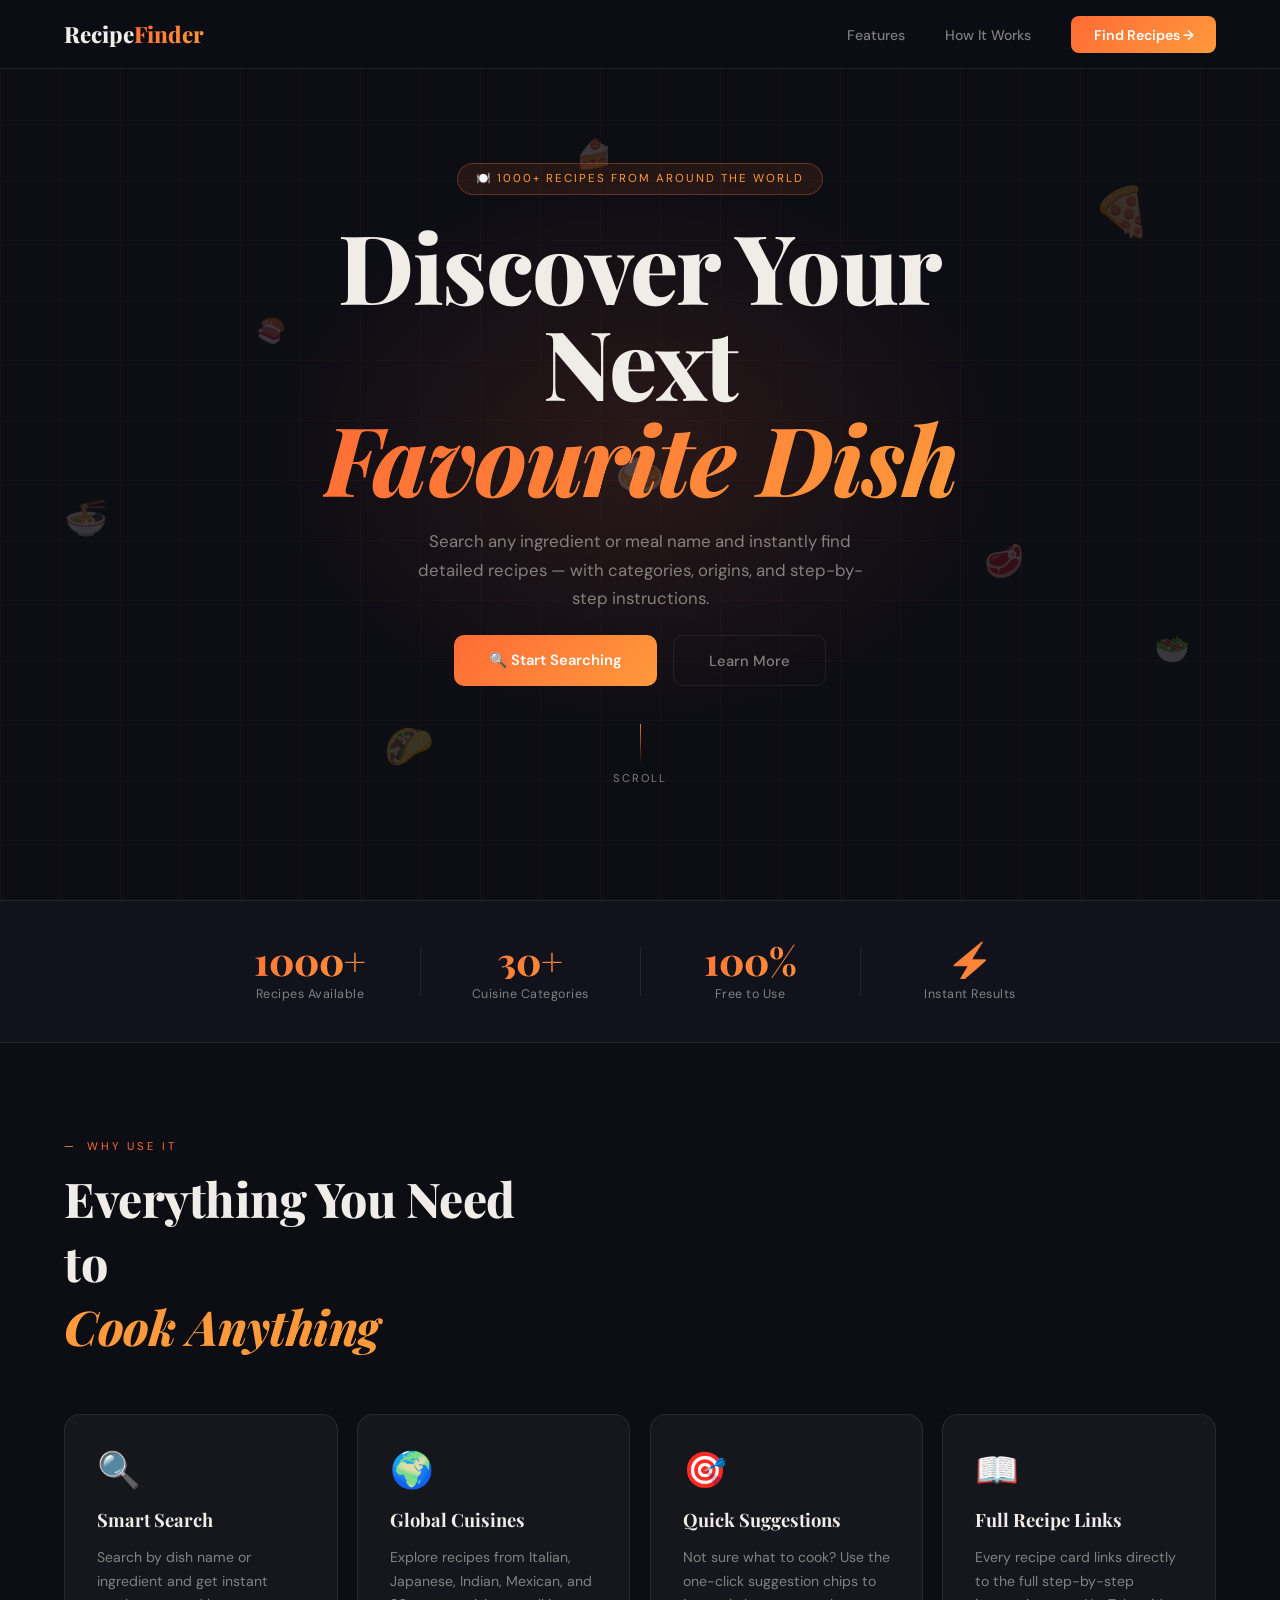
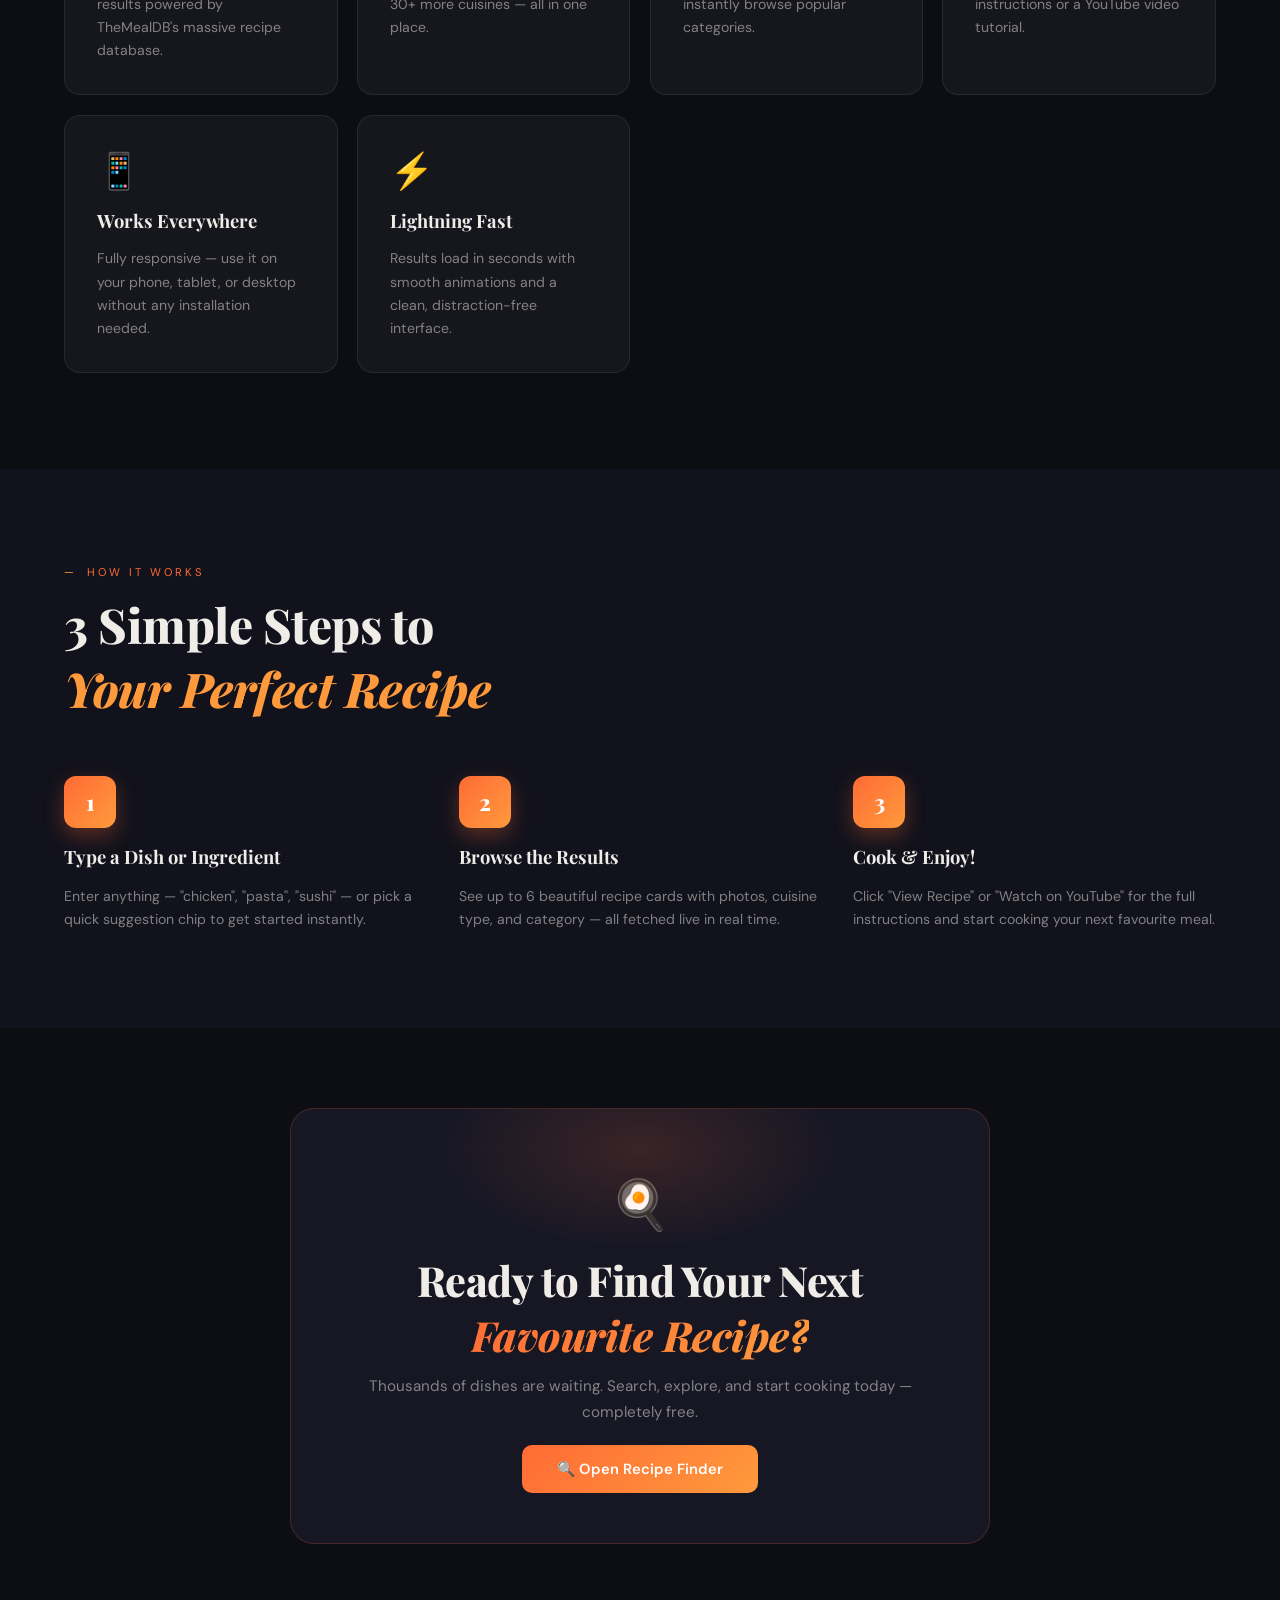
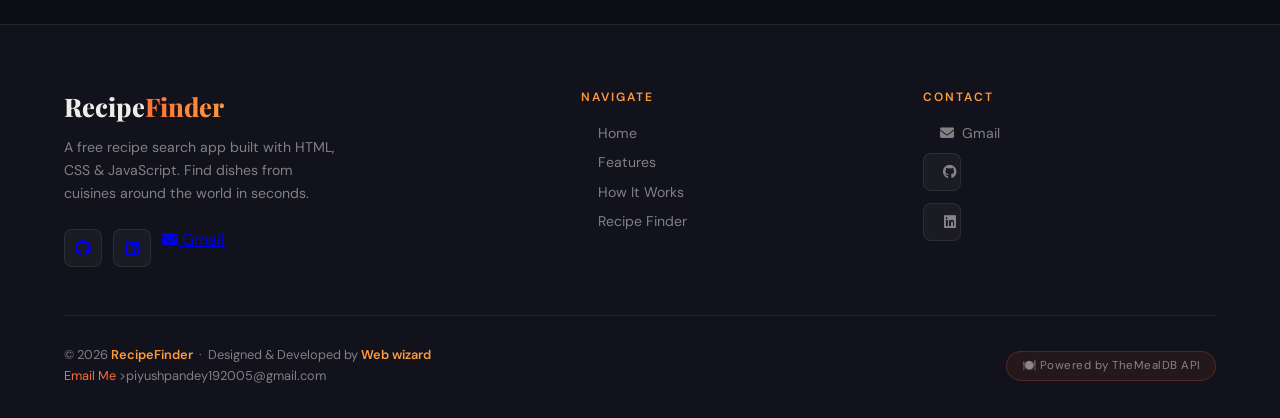
==== index.html @ 137ce967 "Update index.html" ====
<!DOCTYPE html>
<html lang="en">

<head>
  <meta charset="UTF-8" />
  <meta name="viewport" content="width=device-width, initial-scale=1.0" />
  <title>Recipe Finder — Home</title>
  <link rel="stylesheet" href="https://cdnjs.cloudflare.com/ajax/libs/font-awesome/6.5.0/css/all.min.css">
  <link
    href="https://fonts.googleapis.com/css2?family=Playfair+Display:ital,wght@0,700;0,800;1,700&family=DM+Sans:wght@400;500;600&display=swap"
    rel="stylesheet" />
  <style>
    /* ══════════════════════════════════════
       RESET & VARIABLES
    ══════════════════════════════════════ */
    *,
    *::before,
    *::after {
      margin: 0;
      padding: 0;
      box-sizing: border-box;
    }

    :root {
      --bg: #0d0d14;
      --bg2: #12121c;
      --bg3: #171724;
      --orange: #ff6b35;
      --orange2: #ff9a3c;
      --text: #f0ede8;
      --muted: rgba(240, 237, 232, 0.5);
      --border: rgba(255, 255, 255, 0.08);
      --card: rgba(255, 255, 255, 0.04);
      --display: 'Playfair Display', serif;
      --body: 'DM Sans', sans-serif;
    }

    html {
      scroll-behavior: smooth;
    }

    body {
      background: var(--bg);
      color: var(--text);
      font-family: var(--body);
      overflow-x: hidden;
    }

    /* ══════════════════════════════════════
       NAV
    ══════════════════════════════════════ */
    nav {
      position: fixed;
      top: 0;
      left: 0;
      right: 0;
      z-index: 100;
      display: flex;
      justify-content: space-between;
      align-items: center;
      padding: 1.2rem 5%;
      background: rgba(13, 13, 20, 0.8);
      backdrop-filter: blur(20px);
      border-bottom: 1px solid var(--border);
    }

    .nav-logo {
      font-family: var(--display);
      font-size: 1.4rem;
      font-weight: 800;
      color: var(--text);
      text-decoration: none;
    }

    .nav-logo span {
      background: linear-gradient(135deg, var(--orange), var(--orange2));
      -webkit-background-clip: text;
      -webkit-text-fill-color: transparent;
      background-clip: text;
    }

    .nav-links {
      display: flex;
      gap: 2.5rem;
      list-style: none;
    }

    .nav-links a {
      color: var(--muted);
      text-decoration: none;
      font-size: 0.88rem;
      font-weight: 500;
      transition: color 0.25s;
    }

    .nav-links a:hover {
      color: var(--orange2);
    }

    .nav-cta {
      padding: 0.6rem 1.4rem;
      background: linear-gradient(135deg, var(--orange), var(--orange2));
      color: #fff !important;
      border-radius: 8px;
      font-weight: 600 !important;
      transition: opacity 0.2s, transform 0.2s !important;
    }

    .nav-cta:hover {
      opacity: 0.85;
      transform: scale(0.97);
      color: #fff !important;
    }

    /* ══════════════════════════════════════
       HERO
    ══════════════════════════════════════ */
    .hero {
      min-height: 100vh;
      display: flex;
      align-items: center;
      justify-content: center;
      text-align: center;
      padding: 8rem 5% 5rem;
      position: relative;
      overflow: hidden;
    }

    /* Radial glow background */
    .hero::before {
      content: '';
      position: absolute;
      top: 50%;
      left: 50%;
      transform: translate(-50%, -50%);
      width: 800px;
      height: 600px;
      background: radial-gradient(ellipse, rgba(255, 107, 53, 0.12) 0%, transparent 65%);
      pointer-events: none;
    }

    /* Floating food emoji orbs */
    .orb {
      position: absolute;
      font-size: 2.5rem;
      opacity: 0.18;
      animation: float 6s ease-in-out infinite;
      user-select: none;
      pointer-events: none;
    }

    .orb:nth-child(1) {
      top: 12%;
      left: 8%;
      animation-delay: 0s;
      font-size: 2rem;
    }

    .orb:nth-child(2) {
      top: 20%;
      right: 10%;
      animation-delay: 1s;
      font-size: 3rem;
    }

    .orb:nth-child(3) {
      top: 55%;
      left: 5%;
      animation-delay: 2s;
      font-size: 2.2rem;
    }

    .orb:nth-child(4) {
      top: 70%;
      right: 7%;
      animation-delay: 0.5s;
      font-size: 1.8rem;
    }

    .orb:nth-child(5) {
      top: 35%;
      left: 20%;
      animation-delay: 1.5s;
      font-size: 1.5rem;
    }

    .orb:nth-child(6) {
      top: 80%;
      left: 30%;
      animation-delay: 2.5s;
      font-size: 2.5rem;
    }

    .orb:nth-child(7) {
      top: 15%;
      left: 45%;
      animation-delay: 3s;
      font-size: 1.8rem;
    }

    .orb:nth-child(8) {
      top: 60%;
      right: 20%;
      animation-delay: 0.8s;
      font-size: 2rem;
    }

    @keyframes float {

      0%,
      100% {
        transform: translateY(0) rotate(0deg);
      }

      50% {
        transform: translateY(-18px) rotate(8deg);
      }
    }

    /* Grid lines */
    .hero-grid {
      position: absolute;
      inset: 0;
      background-image:
        linear-gradient(rgba(255, 107, 53, 0.03) 1px, transparent 1px),
        linear-gradient(90deg, rgba(255, 107, 53, 0.03) 1px, transparent 1px);
      background-size: 60px 60px;
    }

    .hero-inner {
      position: relative;
      z-index: 1;
      max-width: 780px;
      display: flex;
      flex-direction: column;
      align-items: center;
      gap: 1.4rem;
    }

    .hero-badge {
      display: inline-flex;
      align-items: center;
      gap: 0.5rem;
      font-size: 0.72rem;
      letter-spacing: 2px;
      text-transform: uppercase;
      color: var(--orange2);
      background: rgba(255, 107, 53, 0.1);
      border: 1px solid rgba(255, 107, 53, 0.3);
      padding: 0.45rem 1.1rem;
      border-radius: 999px;
      animation: fadeUp 0.6s 0.1s both;
    }

    .hero h1 {
      font-family: var(--display);
      font-size: clamp(3.2rem, 8vw, 6rem);
      font-weight: 800;
      line-height: 1.0;
      letter-spacing: -1.5px;
      animation: fadeUp 0.7s 0.25s both;
    }

    .hero h1 em {
      font-style: italic;
      background: linear-gradient(135deg, var(--orange), var(--orange2));
      -webkit-background-clip: text;
      -webkit-text-fill-color: transparent;
      background-clip: text;
    }

    .hero-sub {
      font-size: 1.05rem;
      color: var(--muted);
      max-width: 460px;
      line-height: 1.7;
      animation: fadeUp 0.7s 0.4s both;
    }

    .hero-btns {
      display: flex;
      gap: 1rem;
      flex-wrap: wrap;
      justify-content: center;
      animation: fadeUp 0.7s 0.55s both;
    }

    .btn-primary {
      padding: 0.9rem 2.2rem;
      background: linear-gradient(135deg, var(--orange), var(--orange2));
      color: #fff;
      border: none;
      border-radius: 10px;
      font-family: var(--body);
      font-size: 0.92rem;
      font-weight: 600;
      text-decoration: none;
      cursor: pointer;
      transition: opacity 0.2s, transform 0.2s, box-shadow 0.2s;
    }

    .btn-primary:hover {
      opacity: 0.88;
      transform: translateY(-2px);
      box-shadow: 0 12px 30px rgba(255, 107, 53, 0.35);
    }

    .btn-ghost {
      padding: 0.9rem 2.2rem;
      background: transparent;
      color: var(--muted);
      border: 1px solid var(--border);
      border-radius: 10px;
      font-family: var(--body);
      font-size: 0.92rem;
      font-weight: 500;
      text-decoration: none;
      transition: border-color 0.25s, color 0.25s;
    }

    .btn-ghost:hover {
      border-color: var(--orange);
      color: var(--orange2);
    }

    .hero-scroll {
      display: flex;
      flex-direction: column;
      align-items: center;
      gap: 0.4rem;
      color: var(--muted);
      font-size: 0.7rem;
      letter-spacing: 2px;
      text-transform: uppercase;
      animation: fadeUp 0.7s 0.75s both;
      margin-top: 1rem;
    }

    .scroll-line {
      width: 1px;
      height: 40px;
      background: linear-gradient(to bottom, var(--orange), transparent);
      animation: scrollDrop 1.5s ease-in-out infinite;
    }

    @keyframes scrollDrop {

      0%,
      100% {
        transform: scaleY(1);
        opacity: 1;
      }

      50% {
        transform: scaleY(0.5);
        opacity: 0.4;
      }
    }

    /* ══════════════════════════════════════
       STATS BAR
    ══════════════════════════════════════ */
    .stats-bar {
      background: var(--bg2);
      border-top: 1px solid var(--border);
      border-bottom: 1px solid var(--border);
      padding: 2.5rem 5%;
      display: flex;
      justify-content: center;
      gap: 0;
    }

    .stat-item {
      flex: 1;
      max-width: 220px;
      text-align: center;
      padding: 0 2rem;
      position: relative;
    }

    .stat-item+.stat-item::before {
      content: '';
      position: absolute;
      left: 0;
      top: 10%;
      bottom: 10%;
      width: 1px;
      background: var(--border);
    }

    .stat-num {
      font-family: var(--display);
      font-size: 2.4rem;
      font-weight: 800;
      background: linear-gradient(135deg, var(--orange), var(--orange2));
      -webkit-background-clip: text;
      -webkit-text-fill-color: transparent;
      background-clip: text;
      display: block;
      line-height: 1;
    }

    .stat-label {
      font-size: 0.78rem;
      color: var(--muted);
      margin-top: 0.4rem;
      letter-spacing: 0.5px;
    }

    /* ══════════════════════════════════════
       FEATURES
    ══════════════════════════════════════ */
    .features {
      padding: 6rem 5%;
      background: var(--bg);
    }

    .section-tag {
      font-size: 0.7rem;
      letter-spacing: 3px;
      text-transform: uppercase;
      color: var(--orange);
      display: flex;
      align-items: center;
      gap: 0.6rem;
      margin-bottom: 0.8rem;
    }

    .section-tag::before {
      content: '—';
      color: var(--orange2);
    }

    .section-title {
      font-family: var(--display);
      font-size: clamp(2rem, 4vw, 3rem);
      font-weight: 800;
      letter-spacing: -0.5px;
      margin-bottom: 3.5rem;
      max-width: 480px;
    }

    .section-title em {
      font-style: italic;
      color: var(--orange2);
    }

    .features-grid {
      display: grid;
      grid-template-columns: repeat(auto-fit, minmax(260px, 1fr));
      gap: 1.2rem;
    }

    .feat-card {
      background: var(--card);
      border: 1px solid var(--border);
      border-radius: 16px;
      padding: 2rem;
      display: flex;
      flex-direction: column;
      gap: 0.9rem;
      transition: border-color 0.3s, transform 0.3s, box-shadow 0.3s;
      position: relative;
      overflow: hidden;
    }

    .feat-card::before {
      content: '';
      position: absolute;
      top: 0;
      left: 0;
      right: 0;
      height: 2px;
      background: linear-gradient(90deg, var(--orange), var(--orange2));
      transform: scaleX(0);
      transform-origin: left;
      transition: transform 0.4s;
    }

    .feat-card:hover {
      border-color: rgba(255, 107, 53, 0.35);
      transform: translateY(-5px);
      box-shadow: 0 16px 40px rgba(0, 0, 0, 0.3);
    }

    .feat-card:hover::before {
      transform: scaleX(1);
    }

    .feat-icon {
      font-size: 2.2rem;
      display: block;
    }

    .feat-title {
      font-family: var(--display);
      font-size: 1.15rem;
      font-weight: 700;
    }

    .feat-desc {
      color: var(--muted);
      font-size: 0.88rem;
      line-height: 1.65;
    }

/* ══════════════════════════════════════
       HOW IT WORKS
    ══════════════════════════════════════ */
    .how {
      padding: 6rem 5%;
      background: var(--bg2);
    }

    .steps {
      display: grid;
      grid-template-columns: repeat(auto-fit, minmax(220px, 1fr));
      gap: 2rem;
      position: relative;
    }

    .step {
      display: flex;
      flex-direction: column;
      gap: 1rem;
      animation: fadeUp 0.6s both;
    }

    .step:nth-child(1) {
      animation-delay: 0.1s;
    }

    .step:nth-child(2) {
      animation-delay: 0.2s;
    }

    .step:nth-child(3) {
      animation-delay: 0.3s;
    }

    .step-num {
      width: 52px;
      height: 52px;
      border-radius: 12px;
      background: linear-gradient(135deg, var(--orange), var(--orange2));
      display: flex;
      align-items: center;
      justify-content: center;
      font-family: var(--display);
      font-size: 1.4rem;
      font-weight: 800;
      color: #fff;
      flex-shrink: 0;
      box-shadow: 0 8px 20px rgba(255, 107, 53, 0.3);
    }

    .step-title {
      font-family: var(--display);
      font-size: 1.15rem;
      font-weight: 700;
    }

    .step-desc {
      color: var(--muted);
      font-size: 0.88rem;
      line-height: 1.65;
    }

    .cta-banner {
      padding: 5rem 5%;
      background: var(--bg);
      display: flex;
      justify-content: center;
    }

    .cta-inner {
      max-width: 700px;
      width: 100%;
      background: var(--bg3);
      border: 1px solid rgba(255, 107, 53, 0.2);
      border-radius: 24px;
      padding: 4rem 3rem;
      text-align: center;
      position: relative;
      overflow: hidden;
    }

    .cta-inner::before {
      content: '';
      position: absolute;
      top: -60px;
      left: 50%;
      transform: translateX(-50%);
      width: 400px;
      height: 200px;
      background: radial-gradient(ellipse, rgba(255, 107, 53, 0.15), transparent 70%);
      pointer-events: none;
    }

    .cta-emoji {
      font-size: 3rem;
      display: block;
      margin-bottom: 1rem;
    }

    .cta-inner h2 {
      font-family: var(--display);
      font-size: clamp(1.8rem, 4vw, 2.6rem);
      font-weight: 800;
      letter-spacing: -0.5px;
      margin-bottom: 0.8rem;
    }

    .cta-inner h2 em {
      font-style: italic;
      background: linear-gradient(135deg, var(--orange), var(--orange2));
      -webkit-background-clip: text;
      -webkit-text-fill-color: transparent;
      background-clip: text;
    }

    .cta-inner p {
      color: var(--muted);
      margin-bottom: 2rem;
      font-size: 0.95rem;
      line-height: 1.7;
    }

    /* ══════════════════════════════════════
       FOOTER
    ══════════════════════════════════════ */
    footer {
      background: var(--bg2);
      border-top: 1px solid var(--border);
      padding: 4rem 5% 2rem;
    }

    .footer-top {
      display: grid;
      grid-template-columns: 1.6fr 1fr 1fr;
      gap: 3rem;
      margin-bottom: 3rem;
    }

    .footer-brand .brand-name {
      font-family: var(--display);
      font-size: 1.6rem;
      font-weight: 800;
      text-decoration: none;
      color: var(--text);
      display: inline-block;
      margin-bottom: 0.8rem;
    }

    .footer-brand .brand-name span {
      background: linear-gradient(135deg, var(--orange), var(--orange2));
      -webkit-background-clip: text;
      -webkit-text-fill-color: transparent;
      background-clip: text;
    }

    .footer-brand p {
      color: var(--muted);
      font-size: 0.88rem;
      line-height: 1.65;
      max-width: 280px;
      margin-bottom: 1.5rem;
    }

    .footer-socials {
      display: flex;
      gap: 0.7rem;
    }

    .social-btn {
      width: 38px;
      height: 38px;
      border-radius: 8px;
      border: 1px solid var(--border);
      background: var(--card);
      display: flex;
      align-items: center;
      justify-content: center;
      font-size: 1rem;
      text-decoration: none;
      transition: border-color 0.25s, background 0.25s, transform 0.25s;
    }

    .social-btn:hover {
      border-color: var(--orange);
      background: rgba(255, 107, 53, 0.1);
      transform: translateY(-3px);
    }

    .footer-col h4 {
      font-size: 0.75rem;
      letter-spacing: 2px;
      text-transform: uppercase;
      color: var(--orange2);
      margin-bottom: 1.2rem;
      font-weight: 600;
    }

    .footer-col ul {
      list-style: none;
      display: flex;
      flex-direction: column;
      gap: 0.7rem;
    }

    .footer-col ul li a {
      color: var(--muted);
      text-decoration: none;
      font-size: 0.88rem;
      transition: color 0.25s;
      display: flex;
      align-items: center;
      gap: 0.5rem;
    }

    .footer-col ul li a::before {
      content: '→';
      font-size: 0.7rem;
      opacity: 0;
      transform: translateX(-4px);
      transition: opacity 0.2s, transform 0.2s;
    }

    .footer-col ul li a:hover {
      color: var(--orange2);
    }

    .footer-col ul li a:hover::before {
      opacity: 1;
      transform: translateX(0);
    }

    .footer-divider {
      height: 1px;
      background: var(--border);
      margin-bottom: 1.8rem;
    }

    .footer-bottom {
      display: flex;
      justify-content: space-between;
      align-items: center;
      flex-wrap: wrap;
      gap: 1rem;
    }

    .footer-copy {
      font-size: 0.8rem;
      color: var(--muted);
      line-height: 1.6;
    }

    .footer-copy span {
      color: var(--orange2);
      font-weight: 600;
    }

    .footer-copy a {
      color: var(--orange);
      text-decoration: none;
    }

    .footer-copy a:hover {
      text-decoration: underline;
    }

    .footer-badge {
      display: flex;
      align-items: center;
      gap: 0.5rem;
      font-size: 0.72rem;
      color: var(--muted);
      background: rgba(255, 107, 53, 0.08);
      border: 1px solid rgba(255, 107, 53, 0.2);
      padding: 0.4rem 0.9rem;
      border-radius: 999px;
      letter-spacing: 0.5px;
    }

    /* ══════════════════════════════════════
       ANIMATIONS
    ══════════════════════════════════════ */
    @keyframes fadeUp {
      from {
        opacity: 0;
        transform: translateY(20px);
      }

      to {
        opacity: 1;
        transform: translateY(0);
      }
    }

    /* ══════════════════════════════════════
       RESPONSIVE
    ══════════════════════════════════════ */
    @media (max-width: 768px) {
      .nav-links {
        display: none;
      }

      .stats-bar {
        flex-wrap: wrap;
        gap: 2rem;
      }

      .stat-item+.stat-item::before {
        display: none;
      }

      .footer-top {
        grid-template-columns: 1fr;
        gap: 2rem;
      }

      .footer-bottom {
        flex-direction: column;
        text-align: center;
      }
    }
  </style>
</head>

<body>

  <!-- ── NAV ── -->
  <nav>
    <a href="index.html" class="nav-logo">Recipe<span>Finder</span></a>
    <ul class="nav-links">
      <li><a href="#features">Features</a></li>
      <li><a href="#how">How It Works</a></li>
      <li><a href="app.html" class="nav-cta">Find Recipes →</a></li>
    </ul>
  </nav>

  <!-- ── HERO ── -->
  <section class="hero">
    <div class="hero-grid"></div>

    <!-- floating food orbs -->
    <div class="orb">🍕</div>
    <div class="orb">🍜</div>
    <div class="orb">🥗</div>
    <div class="orb">🍣</div>
    <div class="orb">🌮</div>
    <div class="orb">🍰</div>
    <div class="orb">🥩</div>
    <div class="orb">🍛</div>

    <div class="hero-inner">
      <div class="hero-badge">🍽️ 1000+ Recipes From Around The World</div>
      <h1>Discover Your Next<br><em>Favourite Dish</em></h1>
      <p class="hero-sub">
        Search any ingredient or meal name and instantly find detailed recipes — with categories, origins, and
        step-by-step instructions.
      </p>
      <div class="hero-btns">
        <a href="app.html" class="btn-primary">🔍 Start Searching</a>
        <a href="#features" class="btn-ghost">Learn More</a>
      </div>
      <div class="hero-scroll">
        <div class="scroll-line"></div>
        Scroll
      </div>
    </div>
  </section>

  <!-- ── STATS BAR ── -->
  <div class="stats-bar">
    <div class="stat-item">
      <span class="stat-num">1000+</span>
      <div class="stat-label">Recipes Available</div>
    </div>
    <div class="stat-item">
      <span class="stat-num">30+</span>
      <div class="stat-label">Cuisine Categories</div>
    </div>
    <div class="stat-item">
      <span class="stat-num">100%</span>
      <div class="stat-label">Free to Use</div>
    </div>
    <div class="stat-item">
      <span class="stat-num">⚡</span>
      <div class="stat-label">Instant Results</div>
    </div>
  </div>

  <!-- ── FEATURES ── -->
  <section class="features" id="features">
    <div class="section-tag">Why Use It</div>
    <h2 class="section-title">Everything You Need to<br><em>Cook Anything</em></h2>
    <div class="features-grid">
      <div class="feat-card">
        <span class="feat-icon">🔍</span>
        <div class="feat-title">Smart Search</div>
        <p class="feat-desc">Search by dish name or ingredient and get instant results powered by TheMealDB's massive
          recipe database.</p>
      </div>
      <div class="feat-card">
        <span class="feat-icon">🌍</span>
        <div class="feat-title">Global Cuisines</div>
        <p class="feat-desc">Explore recipes from Italian, Japanese, Indian, Mexican, and 30+ more cuisines — all in one
          place.</p>
      </div>
      <div class="feat-card">
        <span class="feat-icon">🎯</span>
        <div class="feat-title">Quick Suggestions</div>
        <p class="feat-desc">Not sure what to cook? Use the one-click suggestion chips to instantly browse popular
          categories.</p>
      </div>
      <div class="feat-card">
        <span class="feat-icon">📖</span>
        <div class="feat-title">Full Recipe Links</div>
        <p class="feat-desc">Every recipe card links directly to the full step-by-step instructions or a YouTube video
          tutorial.</p>
      </div>
      <div class="feat-card">
        <span class="feat-icon">📱</span>
        <div class="feat-title">Works Everywhere</div>
        <p class="feat-desc">Fully responsive — use it on your phone, tablet, or desktop without any installation
          needed.</p>
      </div>
      <div class="feat-card">
        <span class="feat-icon">⚡</span>
        <div class="feat-title">Lightning Fast</div>
        <p class="feat-desc">Results load in seconds with smooth animations and a clean, distraction-free interface.</p>
      </div>
    </div>
  </section>

  <!-- ── HOW IT WORKS ── -->
  <section class="how" id="how">
    <div class="section-tag">How It Works</div>
    <h2 class="section-title">3 Simple Steps to<br><em>Your Perfect Recipe</em></h2>
    <div class="steps">
      <div class="step">
        <div class="step-num">1</div>
        <div class="step-title">Type a Dish or Ingredient</div>
        <p class="step-desc">Enter anything — "chicken", "pasta", "sushi" — or pick a quick suggestion chip to get
          started instantly.</p>
      </div>
      <div class="step">
        <div class="step-num">2</div>
        <div class="step-title">Browse the Results</div>
        <p class="step-desc">See up to 6 beautiful recipe cards with photos, cuisine type, and category — all fetched
          live in real time.</p>
      </div>
      <div class="step">
        <div class="step-num">3</div>
        <div class="step-title">Cook & Enjoy!</div>
        <p class="step-desc">Click "View Recipe" or "Watch on YouTube" for the full instructions and start cooking your
          next favourite meal.</p>
      </div>
    </div>
  </section>

  <!-- ── CTA BANNER ── -->
  <section class="cta-banner">
    <div class="cta-inner">
      <span class="cta-emoji">🍳</span>
      <h2>Ready to Find Your Next<br><em>Favourite Recipe?</em></h2>
      <p>Thousands of dishes are waiting. Search, explore, and start cooking today — completely free.</p>
      <a href="app.html" class="btn-primary">🔍 Open Recipe Finder</a>
    </div>
  </section>

  <!-- ── FOOTER ── -->
  <footer>
    <div class="footer-top">

      <div class="footer-brand">
        <a href="index.html" class="brand-name">Recipe<span>Finder</span></a>
        <p>A free recipe search app built with HTML, CSS & JavaScript. Find dishes from cuisines around the world in
          seconds.</p>
        <div class="footer-socials">
          <a href="https://github.com/piyushpandey192007" target="_blank" class="social-btn" title="GitHub">
          <i class="fa-brands fa-github"></i></a>
        <a href="https://www.linkedin.com/in/piyush-pandey-22328b398" target="_blank" class="social-btn" title="LinkedIn">
  <i class="fa-brands fa-linkedin"></i></a>
         <a href="https://mail.google.com/mail/?view=cm&fs=1&to=piyushpandey192005@gmail.com">
   <i class="fa-solid fa-envelope"></i> Gmail</a>
        </div>
      </div>

      <div class="footer-col">
        <h4>Navigate</h4>
        <ul>
          <li><a href="#">Home</a></li>
          <li><a href="#features">Features</a></li>
          <li><a href="#how">How It Works</a></li>
          <li><a href="app.html">Recipe Finder</a></li>
        </ul>
      </div>

      <div class="footer-col">
        <h4>Contact</h4>
        <ul>
          <li>
            <a href="https://mail.google.com/mail/?view=cm&fs=1&to=piyushpandey192005@gmail.com">
              <i class="fa-solid fa-envelope"></i> Gmail</a>
          </li>
          <li><a href="https://github.com/piyushpandey192007" target="_blank" class="social-btn" title="GitHub">
          <i class="fa-brands fa-github"></i></a></li>
          <li><a href="https://www.linkedin.com/in/piyush-pandey-22328b398" target="_blank" class="social-btn" title="LinkedIn">
  <i class="fa-brands fa-linkedin"></i></a></li>
        </ul>
      </div>

    </div>

    <div class="footer-divider"></div>

    <div class="footer-bottom">
      <div class="footer-copy">
        © 2026  <span>RecipeFinder</span> &nbsp;·&nbsp;
        Designed & Developed by <span>Web wizard</span><br>
        <a href="https://mail.google.com/mail/?view=cm&fs=1&to=piyushpandey192005@gmail.com">
          Email Me
        </a>>piyushpandey192005@gmail.com</a>
      </div>
      <div class="footer-badge">
        🍽️ Powered by TheMealDB API
      </div>
    </div>
  </footer>

</body>

</html>
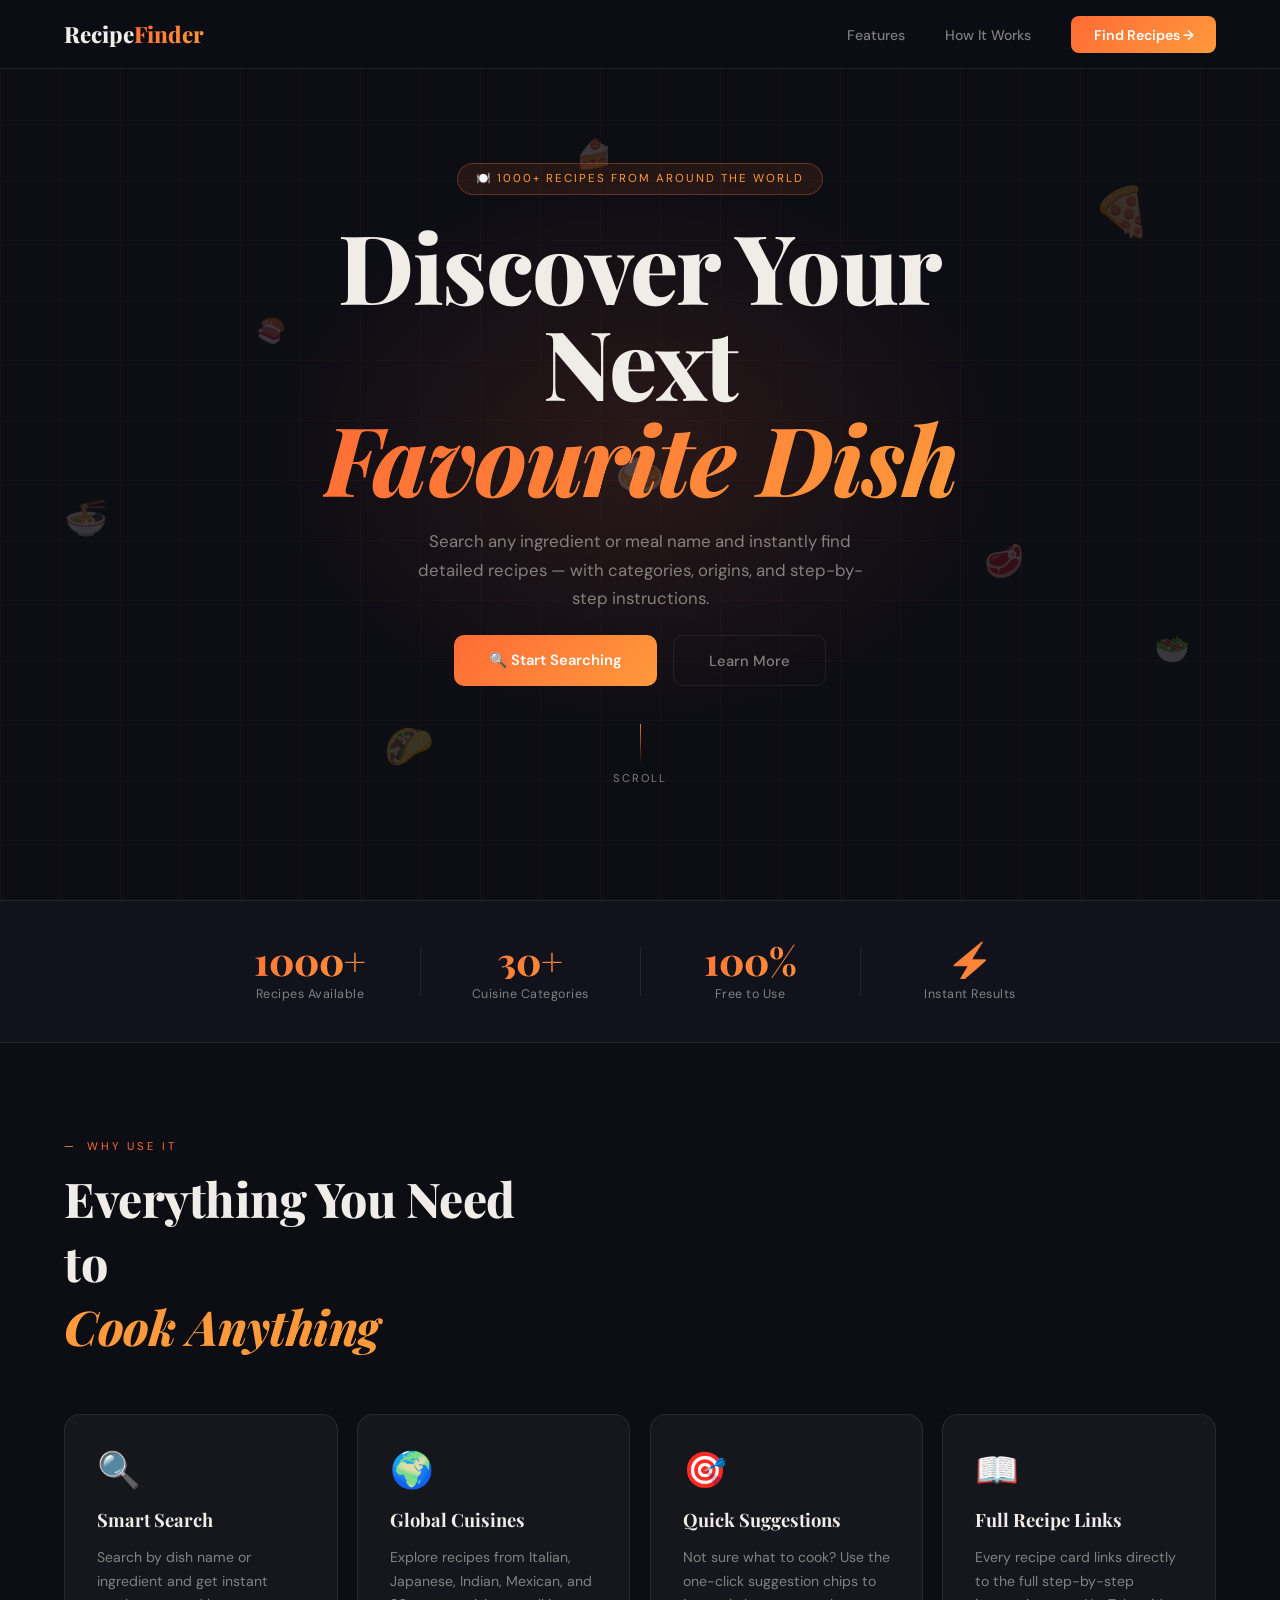
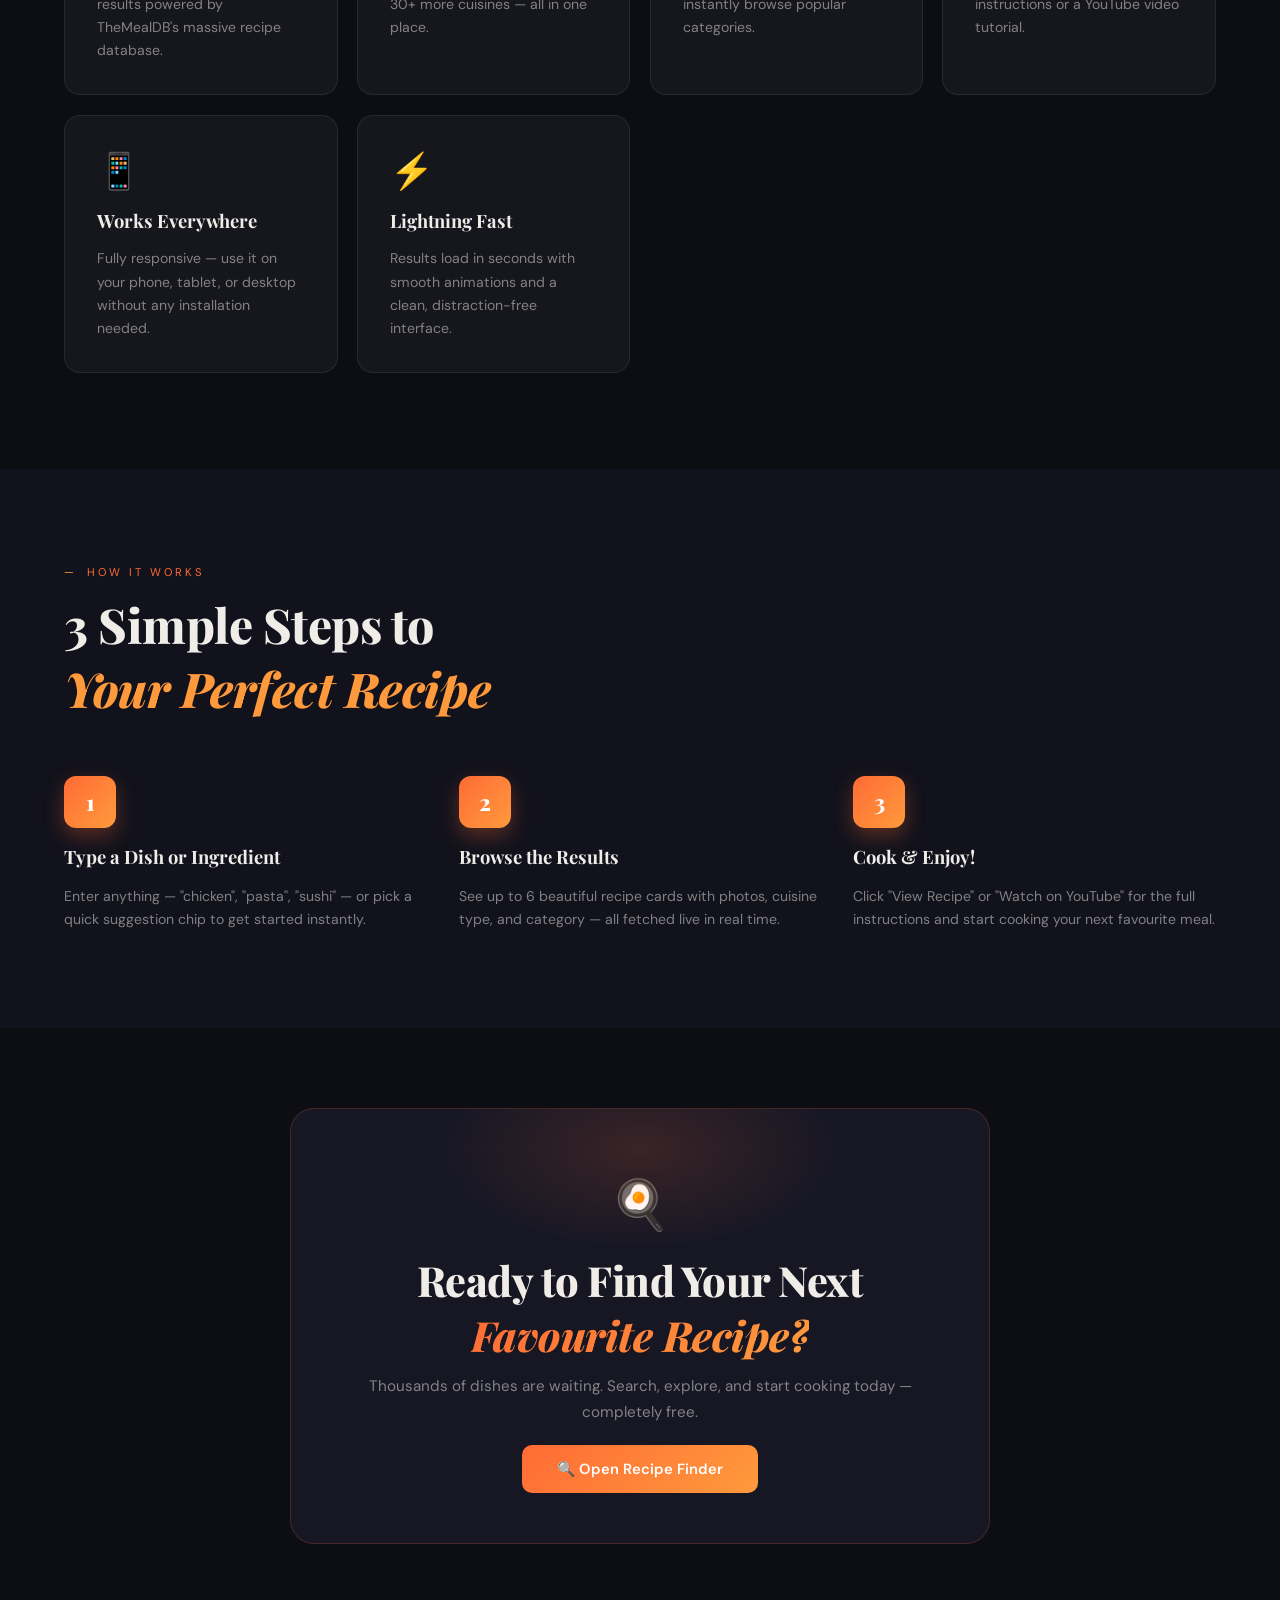
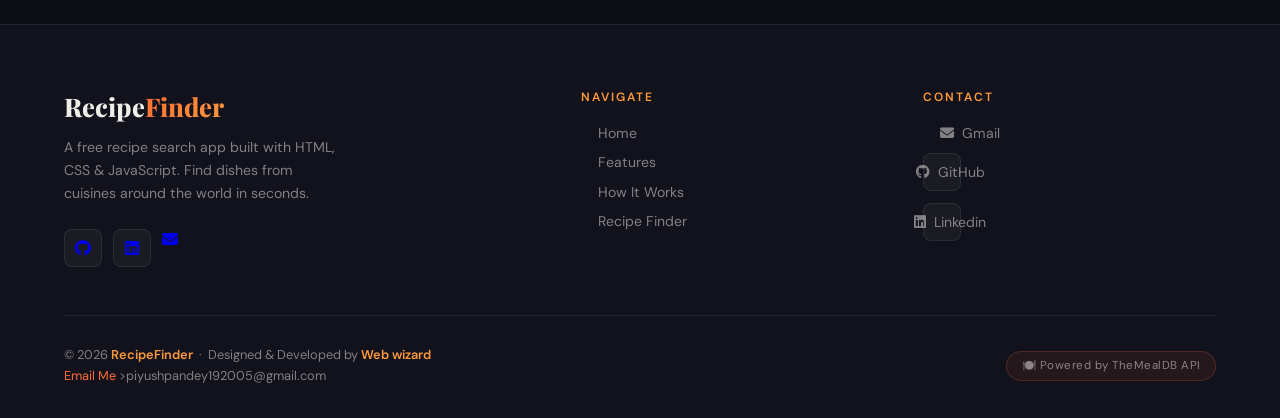
==== commit cc3f96ca: "Update index.html" ====
--- a/index.html
+++ b/index.html
@@ -984,7 +984,7 @@
         <a href="https://www.linkedin.com/in/piyush-pandey-22328b398" target="_blank" class="social-btn" title="LinkedIn">
   <i class="fa-brands fa-linkedin"></i></a>
          <a href="https://mail.google.com/mail/?view=cm&fs=1&to=piyushpandey192005@gmail.com">
-   <i class="fa-solid fa-envelope"></i> Gmail</a>
+   <i class="fa-solid fa-envelope"></i></a>
         </div>
       </div>
 
@@ -1005,10 +1005,14 @@
             <a href="https://mail.google.com/mail/?view=cm&fs=1&to=piyushpandey192005@gmail.com">
               <i class="fa-solid fa-envelope"></i> Gmail</a>
           </li>
-          <li><a href="https://github.com/piyushpandey192007" target="_blank" class="social-btn" title="GitHub">
-          <i class="fa-brands fa-github"></i></a></li>
-          <li><a href="https://www.linkedin.com/in/piyush-pandey-22328b398" target="_blank" class="social-btn" title="LinkedIn">
-  <i class="fa-brands fa-linkedin"></i></a></li>
+          <li>
+            <a href="https://github.com/piyushpandey192007" target="_blank" class="social-btn" title="GitHub">
+          <i class="fa-brands fa-github"></i>GitHub</a>
+          </li>
+          <li>
+            <a href="https://www.linkedin.com/in/piyush-pandey-22328b398" target="_blank" class="social-btn" title="LinkedIn">
+              <i class="fa-brands fa-linkedin"></i>Linkedin</a>
+          </li>
         </ul>
       </div>
 
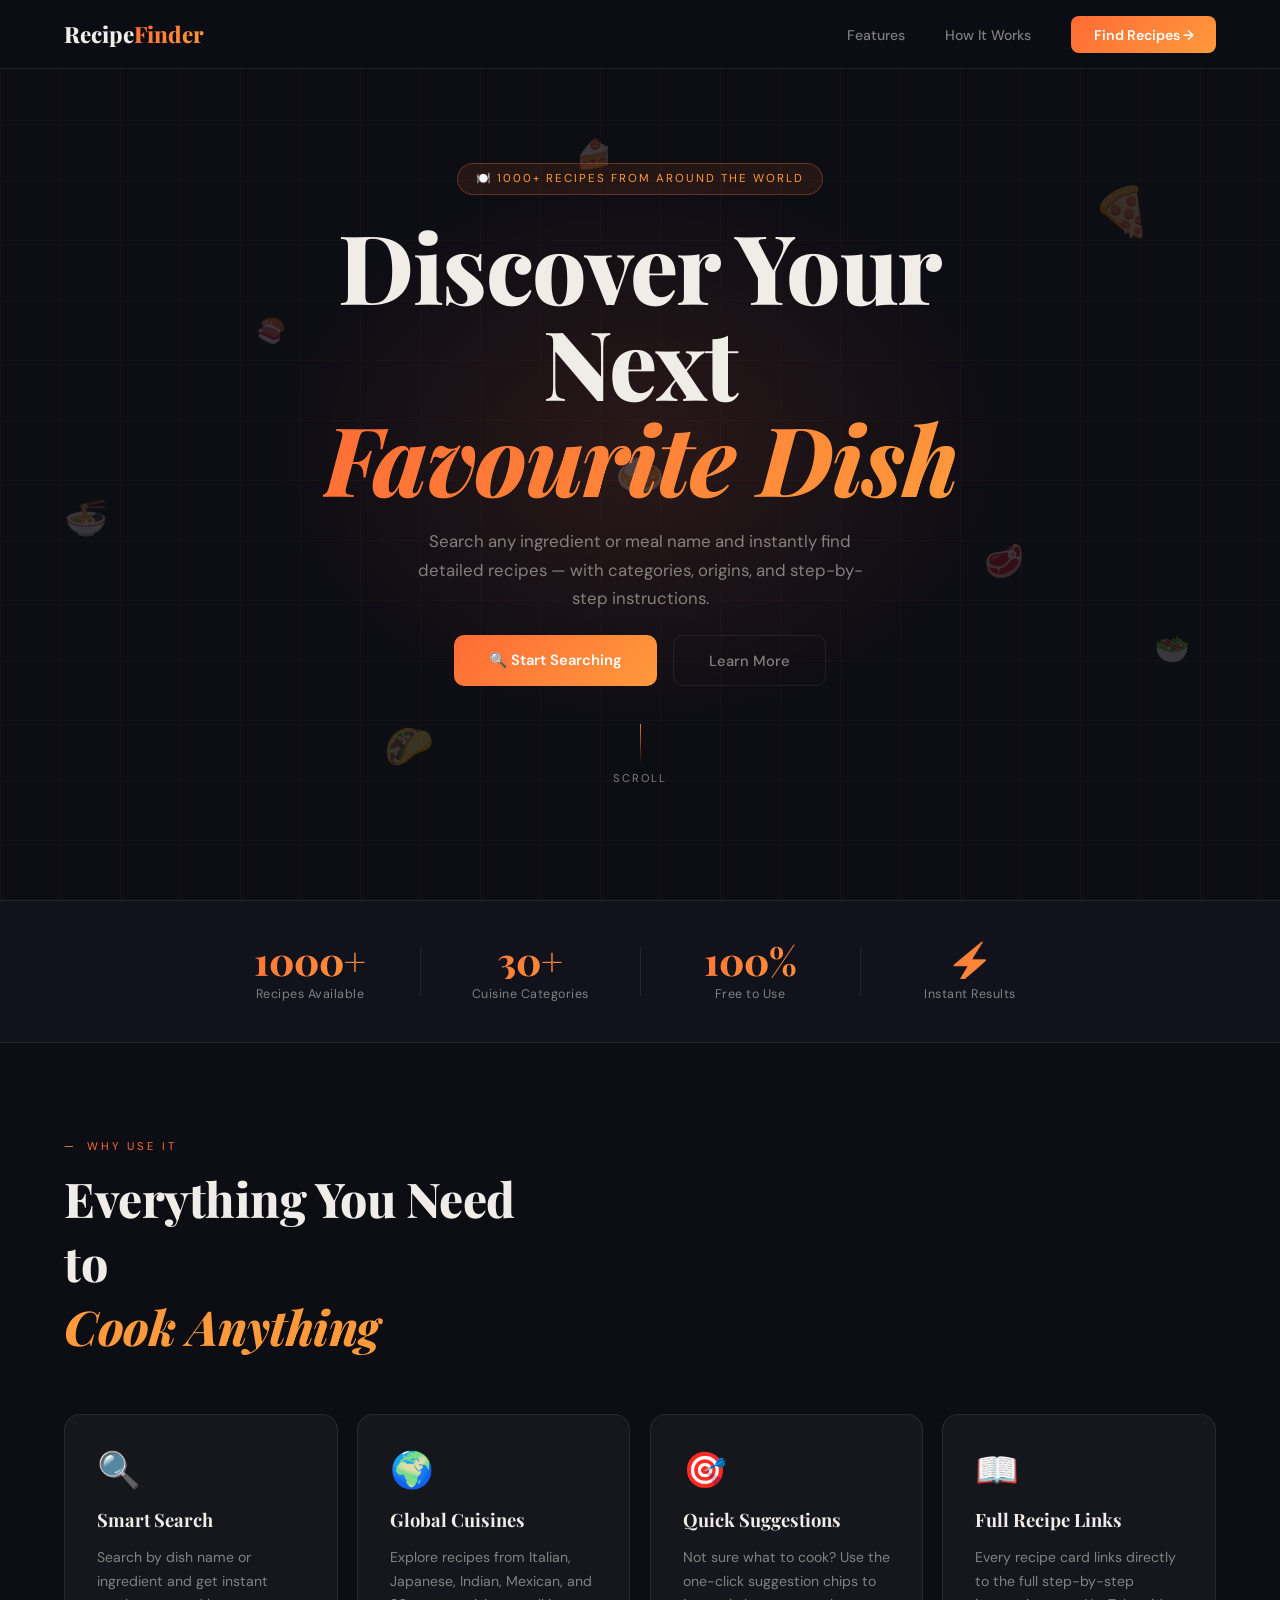
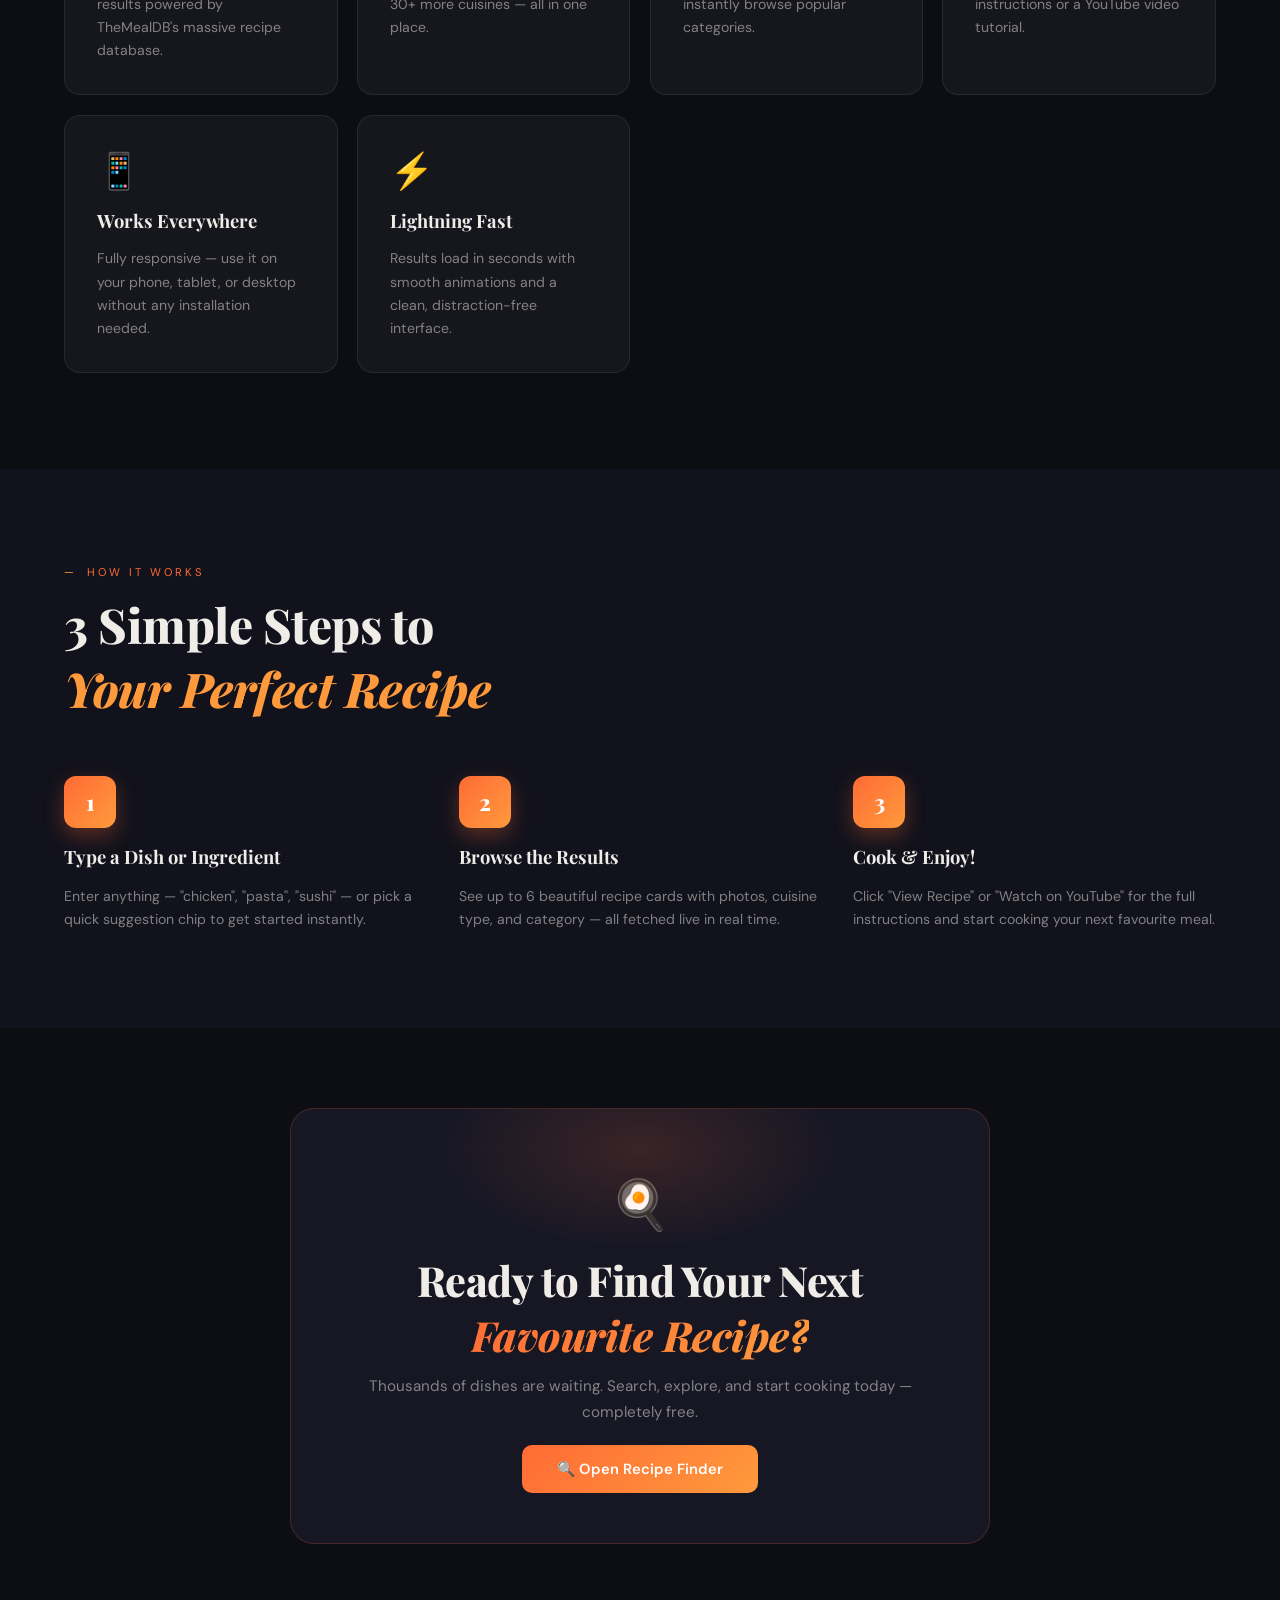
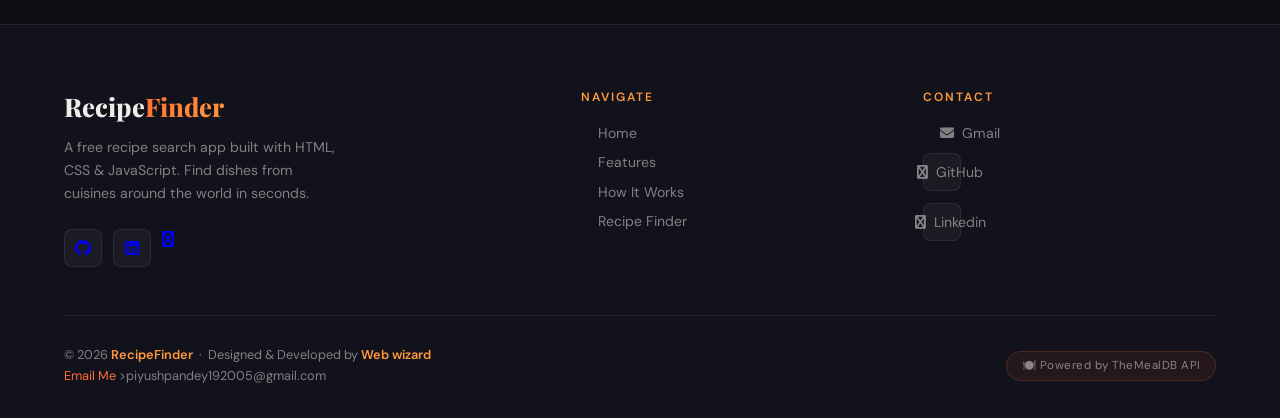
==== commit 7a161ca0: "Update index.html" ====
--- a/index.html
+++ b/index.html
@@ -984,7 +984,7 @@
         <a href="https://www.linkedin.com/in/piyush-pandey-22328b398" target="_blank" class="social-btn" title="LinkedIn">
   <i class="fa-brands fa-linkedin"></i></a>
          <a href="https://mail.google.com/mail/?view=cm&fs=1&to=piyushpandey192005@gmail.com">
-   <i class="fa-solid fa-envelope"></i></a>
+   <i class="fa-brands fa-envelope"></i></a>
         </div>
       </div>
 
@@ -1007,11 +1007,11 @@
           </li>
           <li>
             <a href="https://github.com/piyushpandey192007" target="_blank" class="social-btn" title="GitHub">
-          <i class="fa-brands fa-github"></i>GitHub</a>
+          <i class="fa-solid fa-github"></i>GitHub</a>
           </li>
           <li>
             <a href="https://www.linkedin.com/in/piyush-pandey-22328b398" target="_blank" class="social-btn" title="LinkedIn">
-              <i class="fa-brands fa-linkedin"></i>Linkedin</a>
+              <i class="fa-solid fa-linkedin"></i>Linkedin</a>
           </li>
         </ul>
       </div>
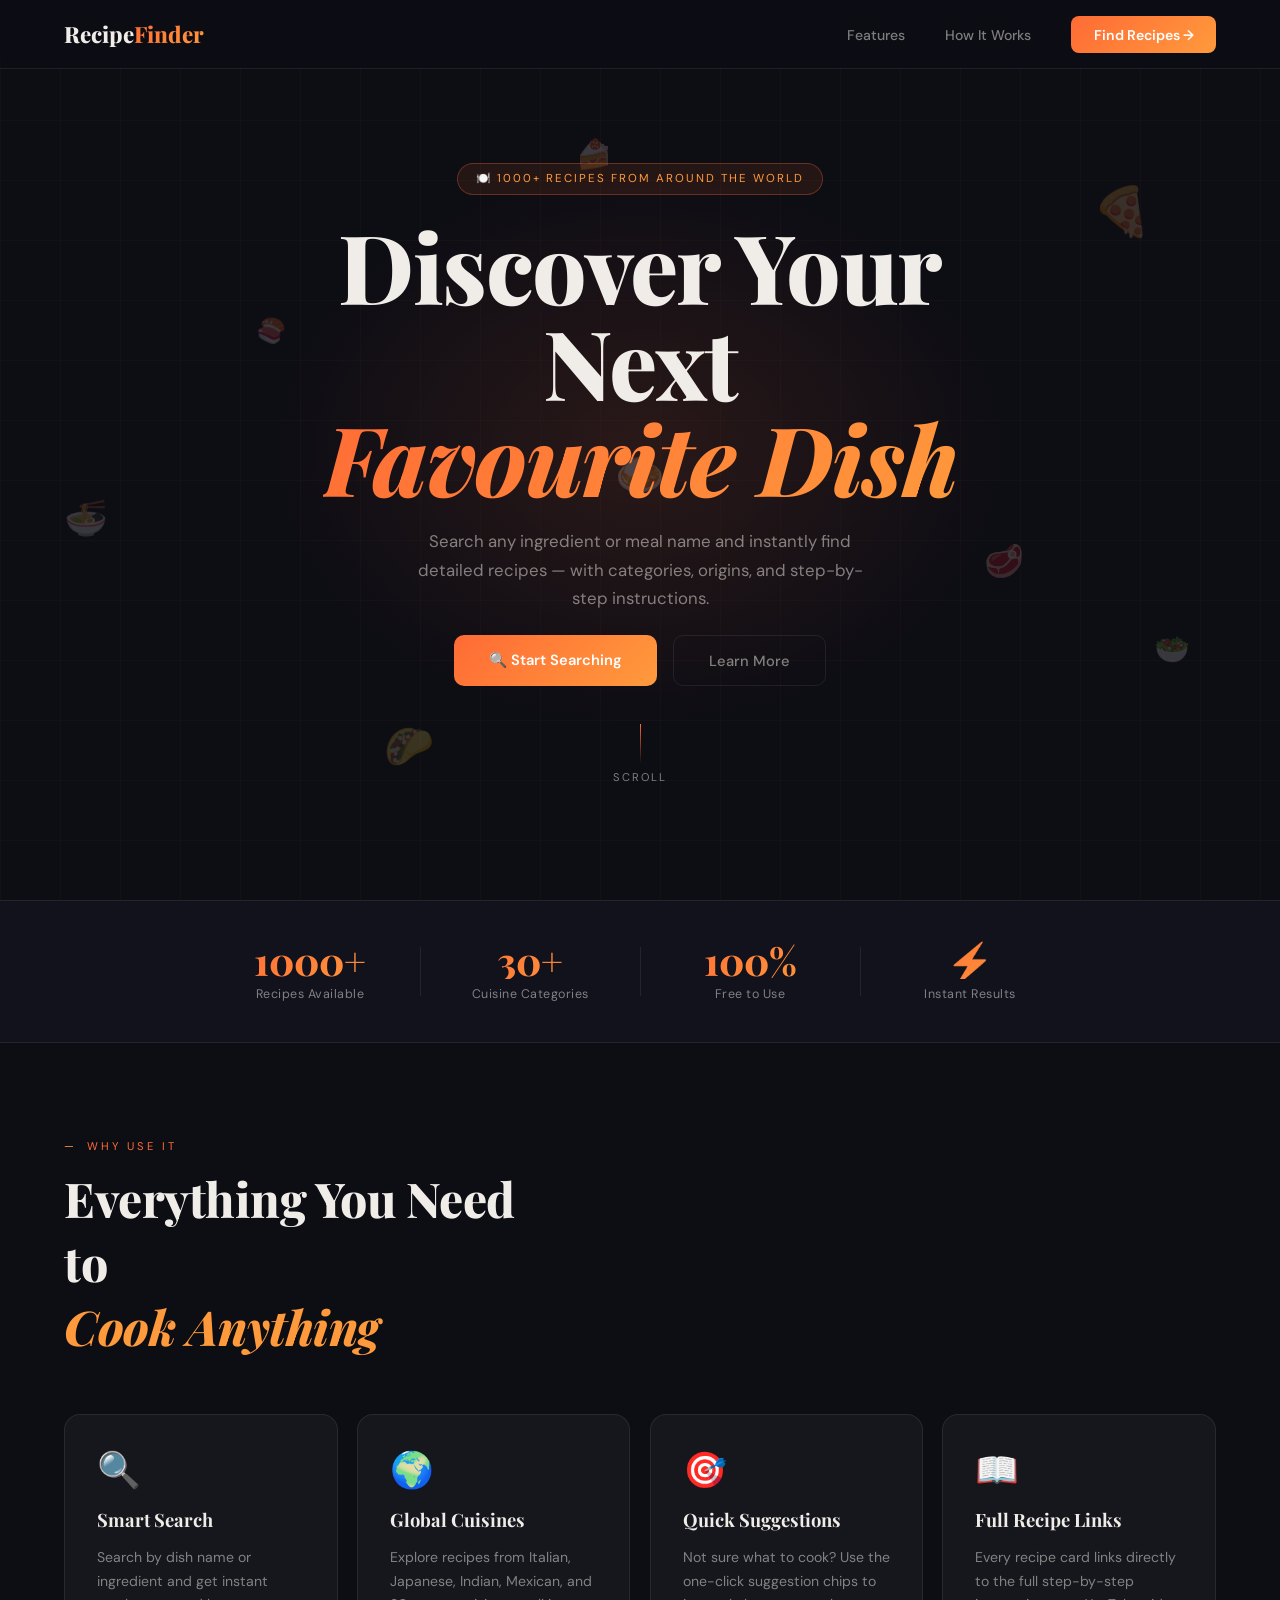
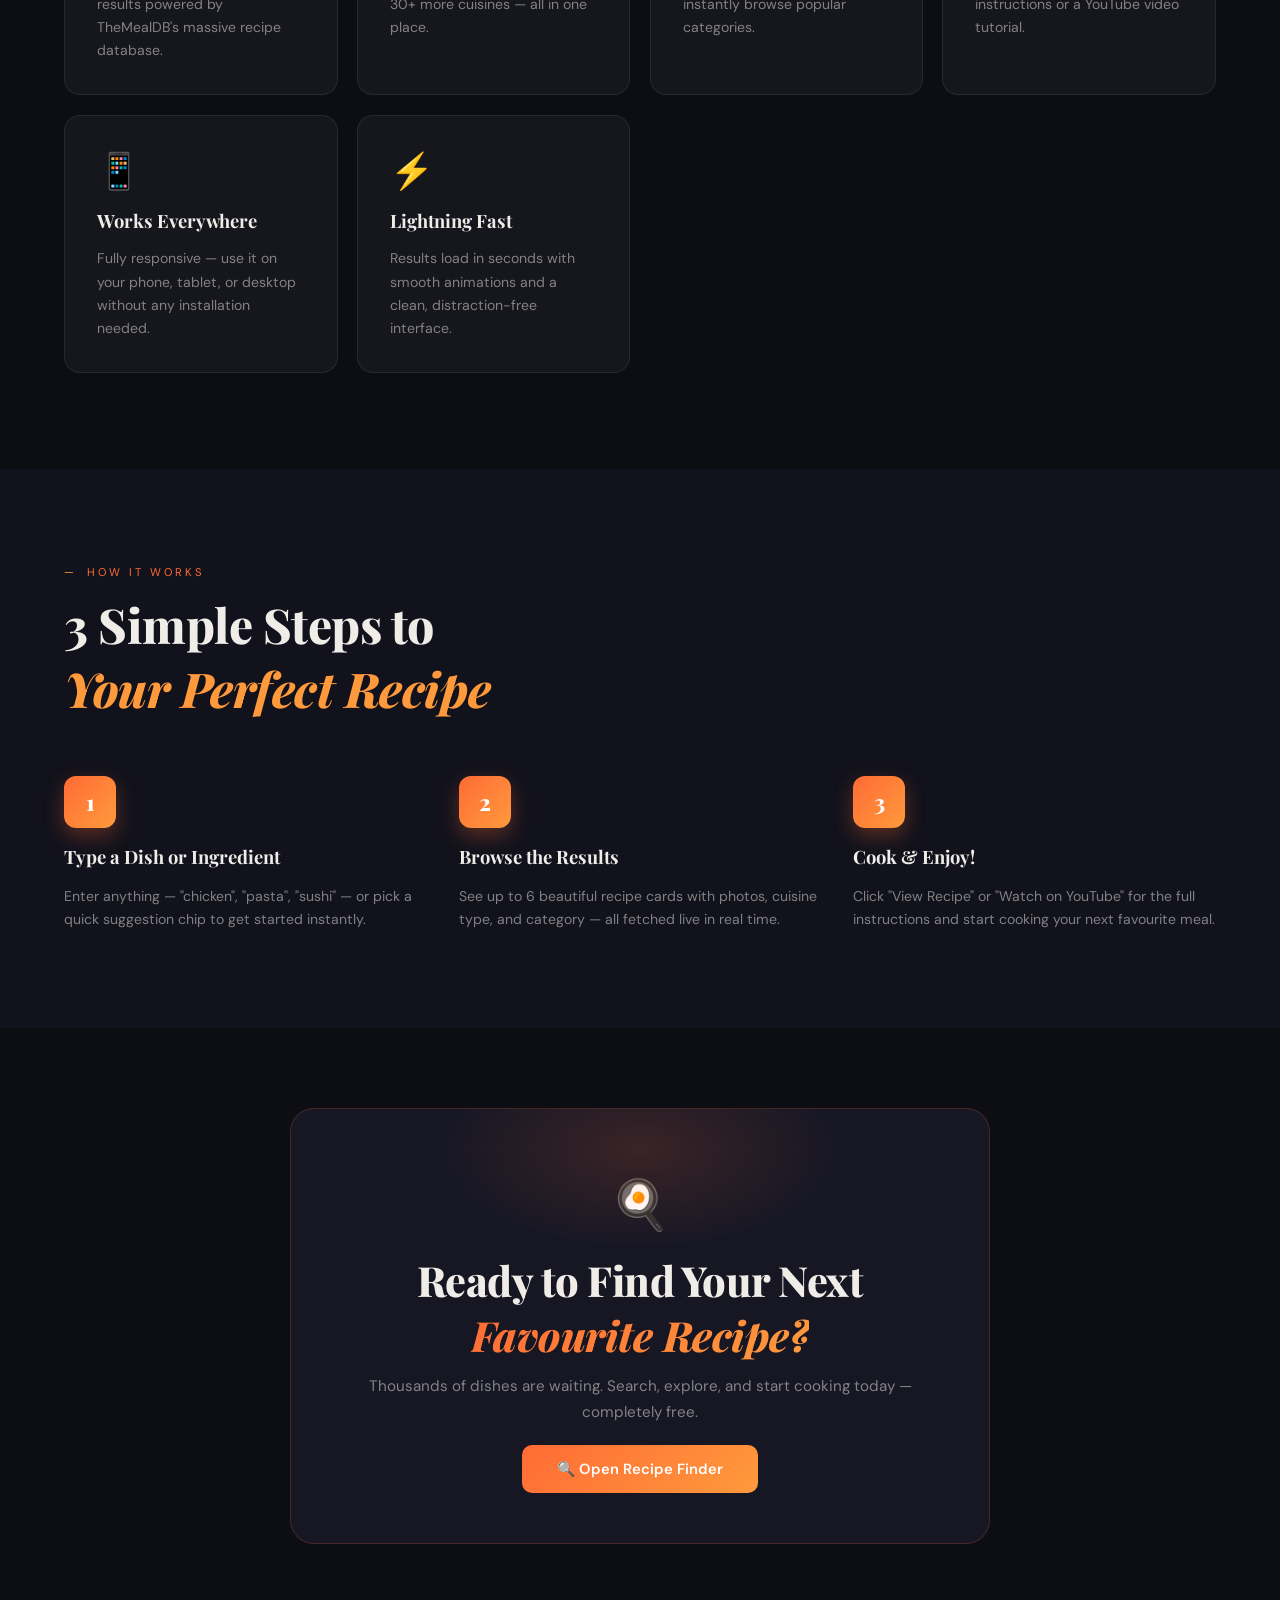
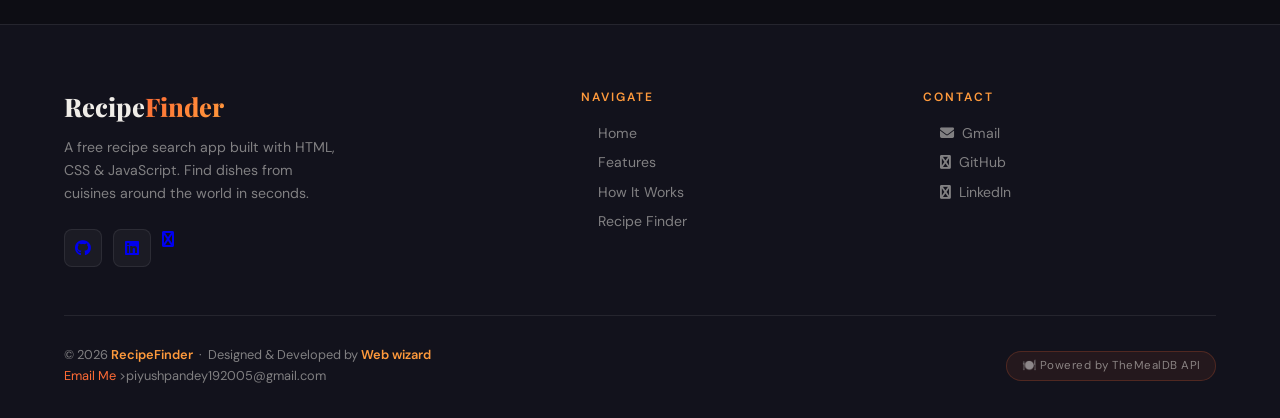
==== commit 729871aa: "Update index.html" ====
--- a/index.html
+++ b/index.html
@@ -1006,13 +1006,16 @@
               <i class="fa-solid fa-envelope"></i> Gmail</a>
           </li>
           <li>
-            <a href="https://github.com/piyushpandey192007" target="_blank" class="social-btn" title="GitHub">
-          <i class="fa-solid fa-github"></i>GitHub</a>
-          </li>
-          <li>
-            <a href="https://www.linkedin.com/in/piyush-pandey-22328b398" target="_blank" class="social-btn" title="LinkedIn">
-              <i class="fa-solid fa-linkedin"></i>Linkedin</a>
-          </li>
+  <a href="https://github.com/piyushpandey192007">
+    <i class="fa-solid fa-github"></i> GitHub
+  </a>
+</li>
+
+<li>
+  <a href="https://www.linkedin.com/in/piyush-pandey-22328b398">
+    <i class="fa-solid fa-linkedin"></i> LinkedIn
+  </a>
+</li>
         </ul>
       </div>
 
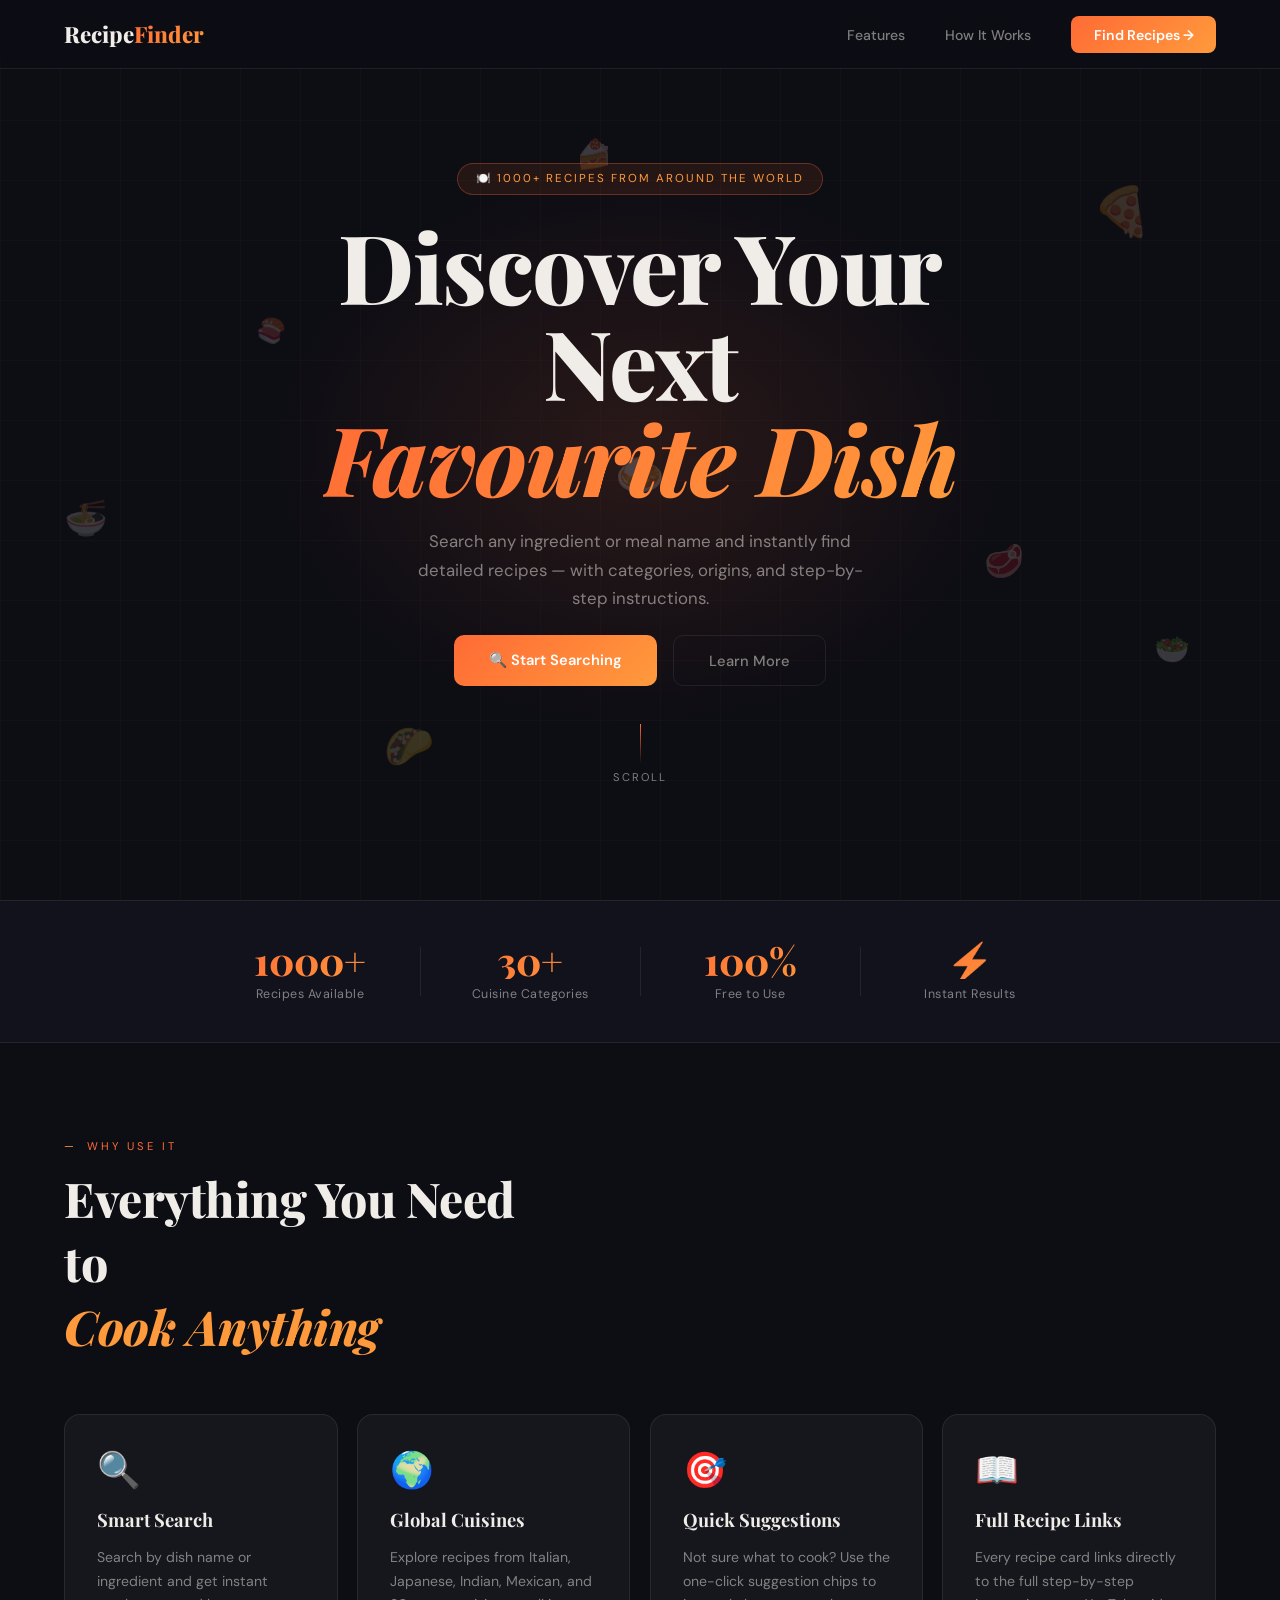
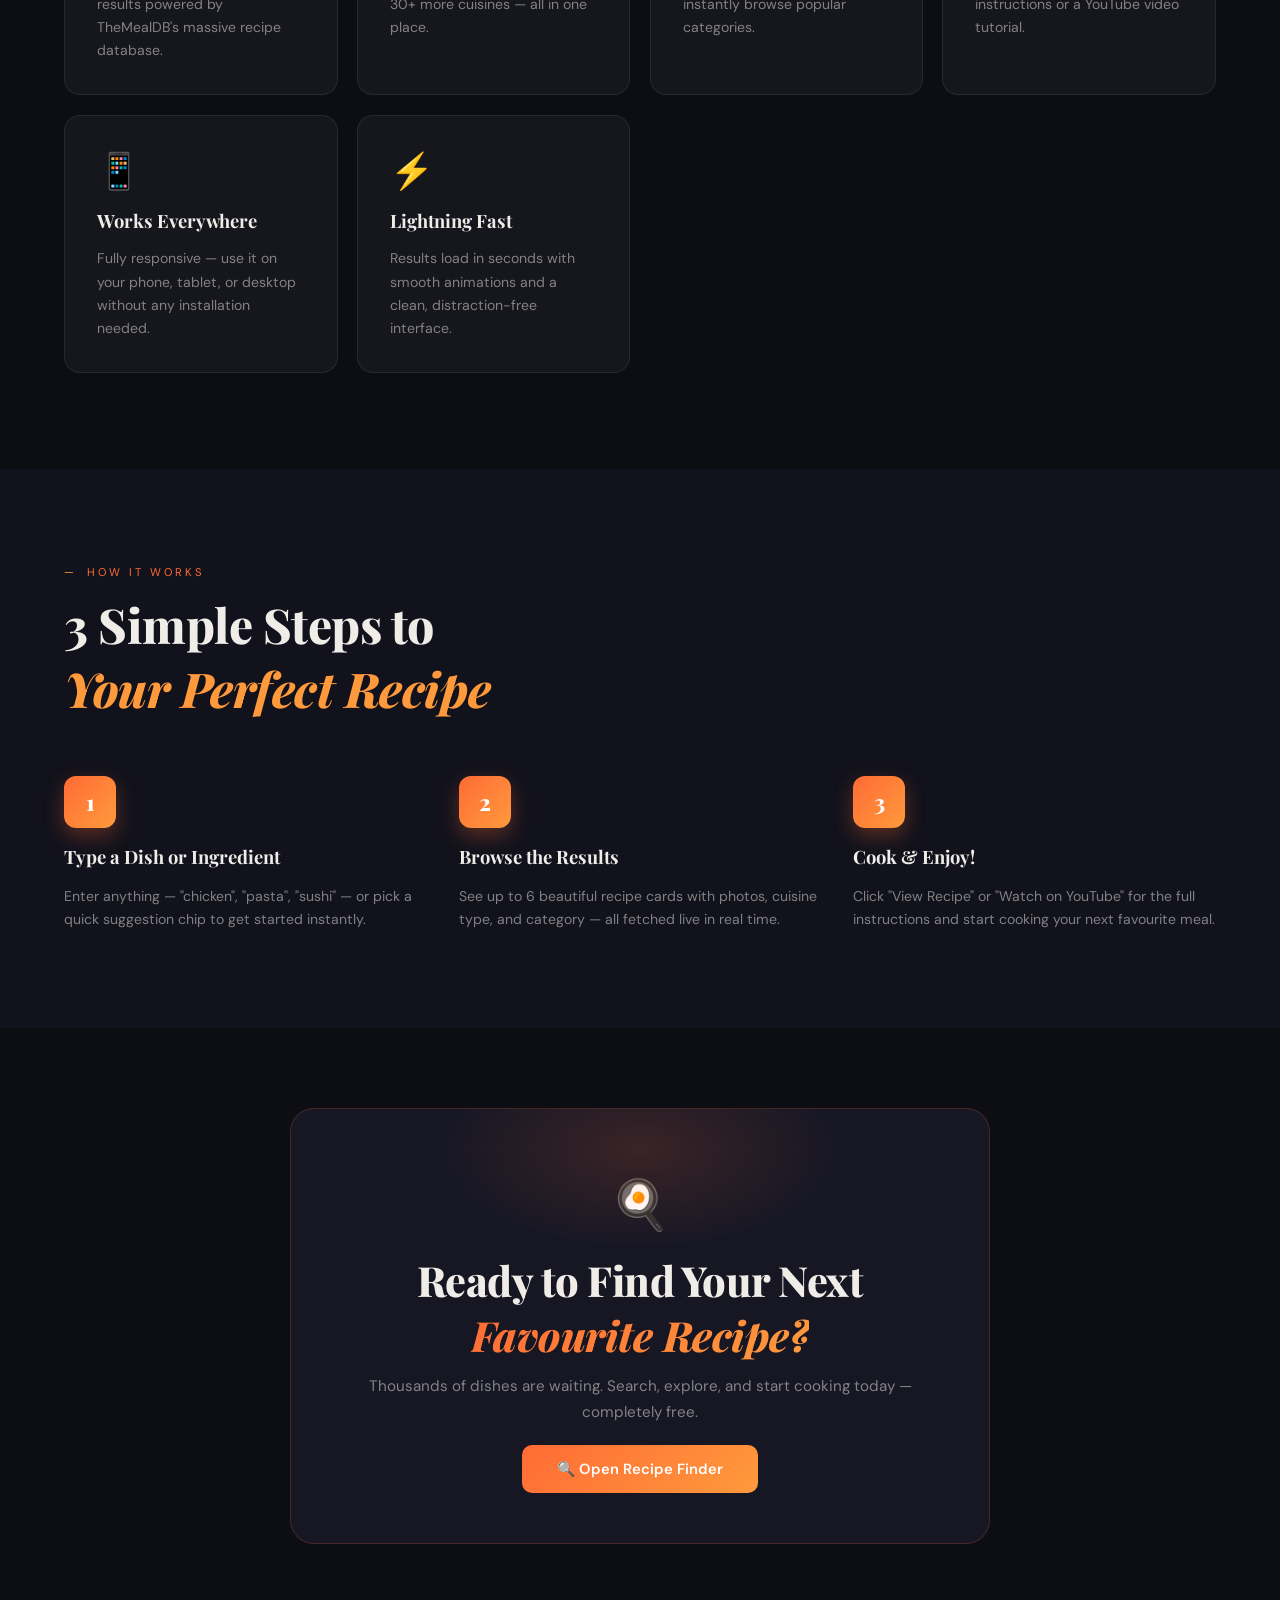
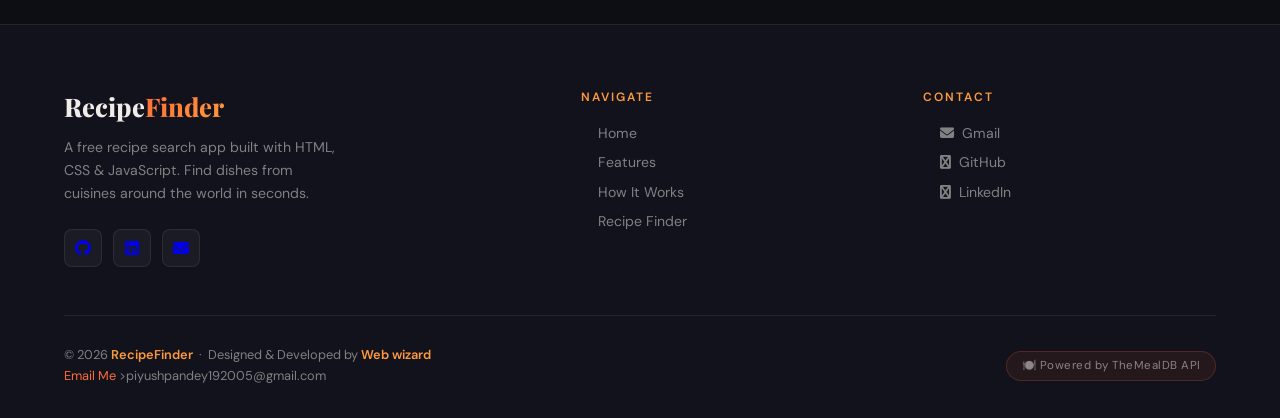
==== commit ea7c9a69: "Update index.html" ====
--- a/index.html
+++ b/index.html
@@ -983,8 +983,9 @@
           <i class="fa-brands fa-github"></i></a>
         <a href="https://www.linkedin.com/in/piyush-pandey-22328b398" target="_blank" class="social-btn" title="LinkedIn">
   <i class="fa-brands fa-linkedin"></i></a>
-         <a href="https://mail.google.com/mail/?view=cm&fs=1&to=piyushpandey192005@gmail.com">
-   <i class="fa-brands fa-envelope"></i></a>
+         <a href="https://mail.google.com/mail/?view=cm&fs=1&to=piyushpandey192005@gmail.com" target="_blank" class="social-btn" title="Gmail">
+  <i class="fa-solid fa-envelope"></i>
+</a>
         </div>
       </div>
 
@@ -1007,8 +1008,7 @@
           </li>
           <li>
   <a href="https://github.com/piyushpandey192007">
-    <i class="fa-solid fa-github"></i> GitHub
-  </a>
+    <i class="fa-solid fa-github"></i> GitHub</a>
 </li>
 
 <li>
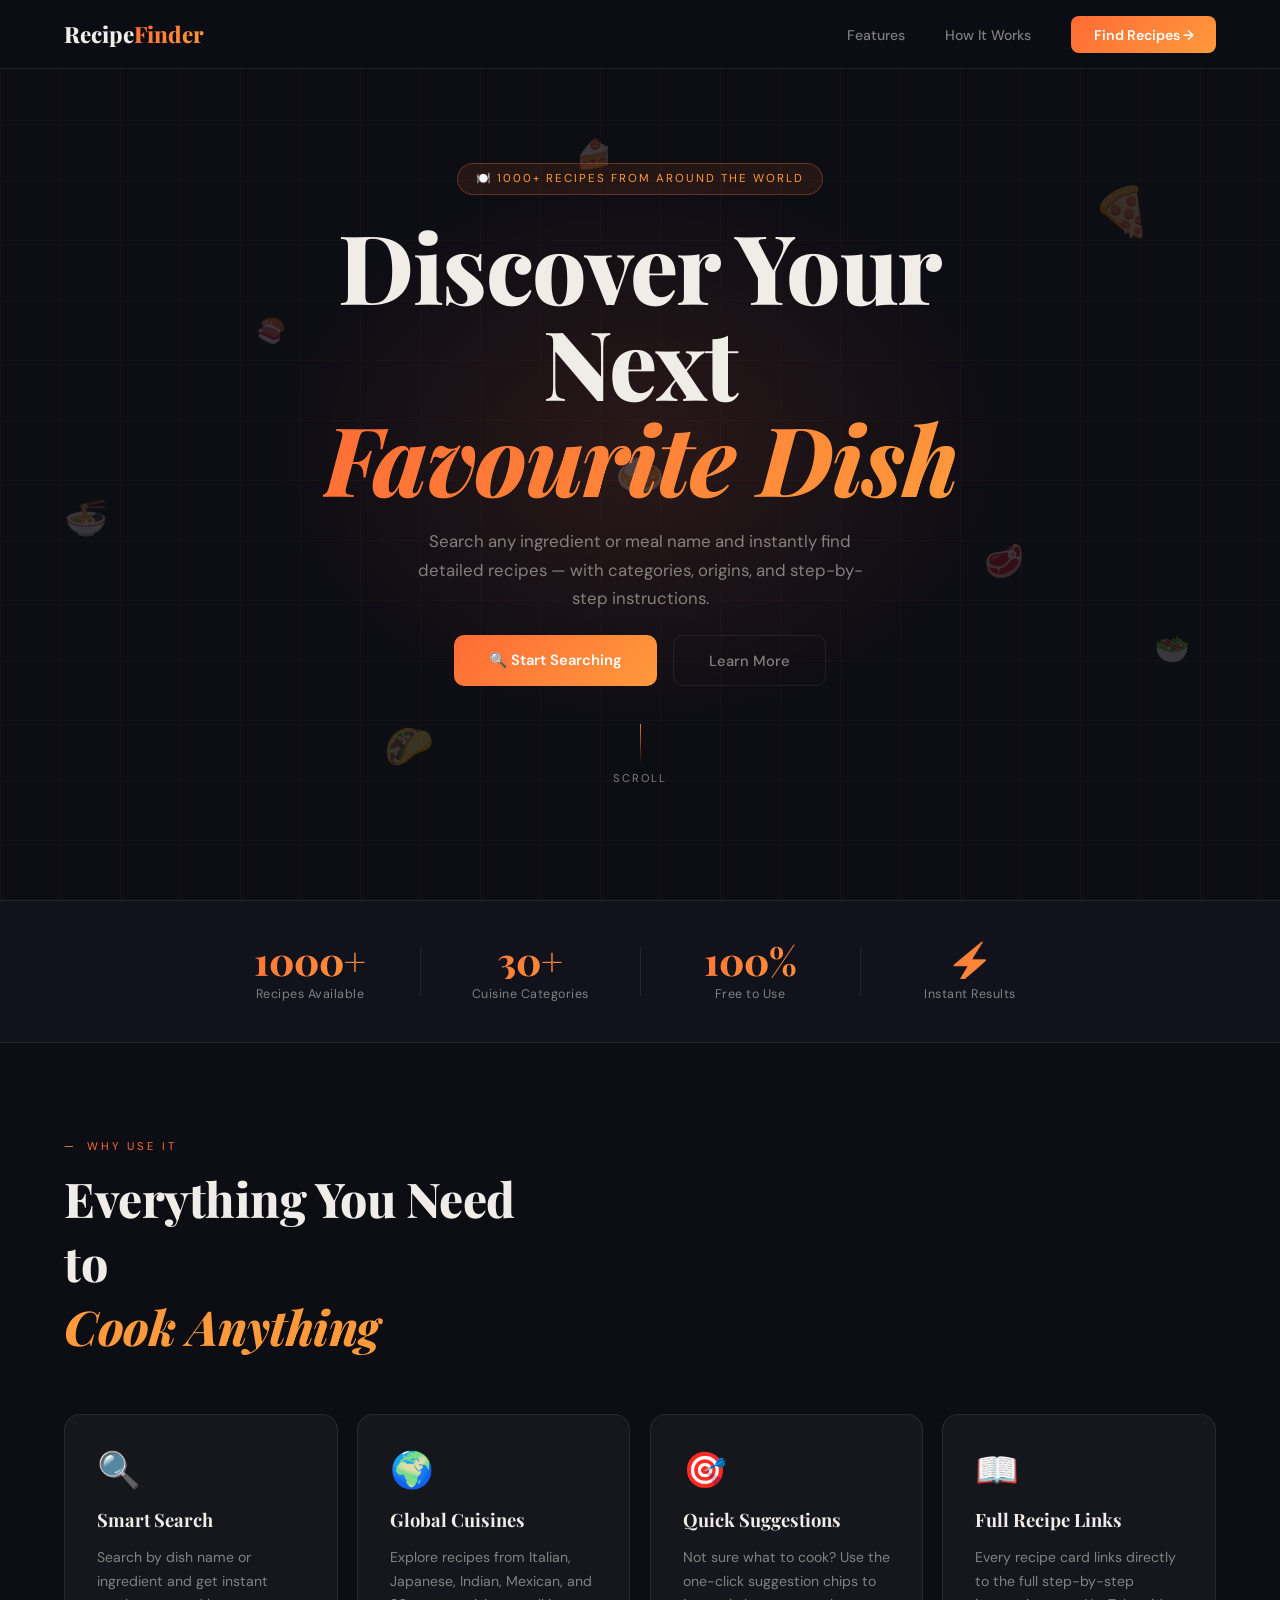
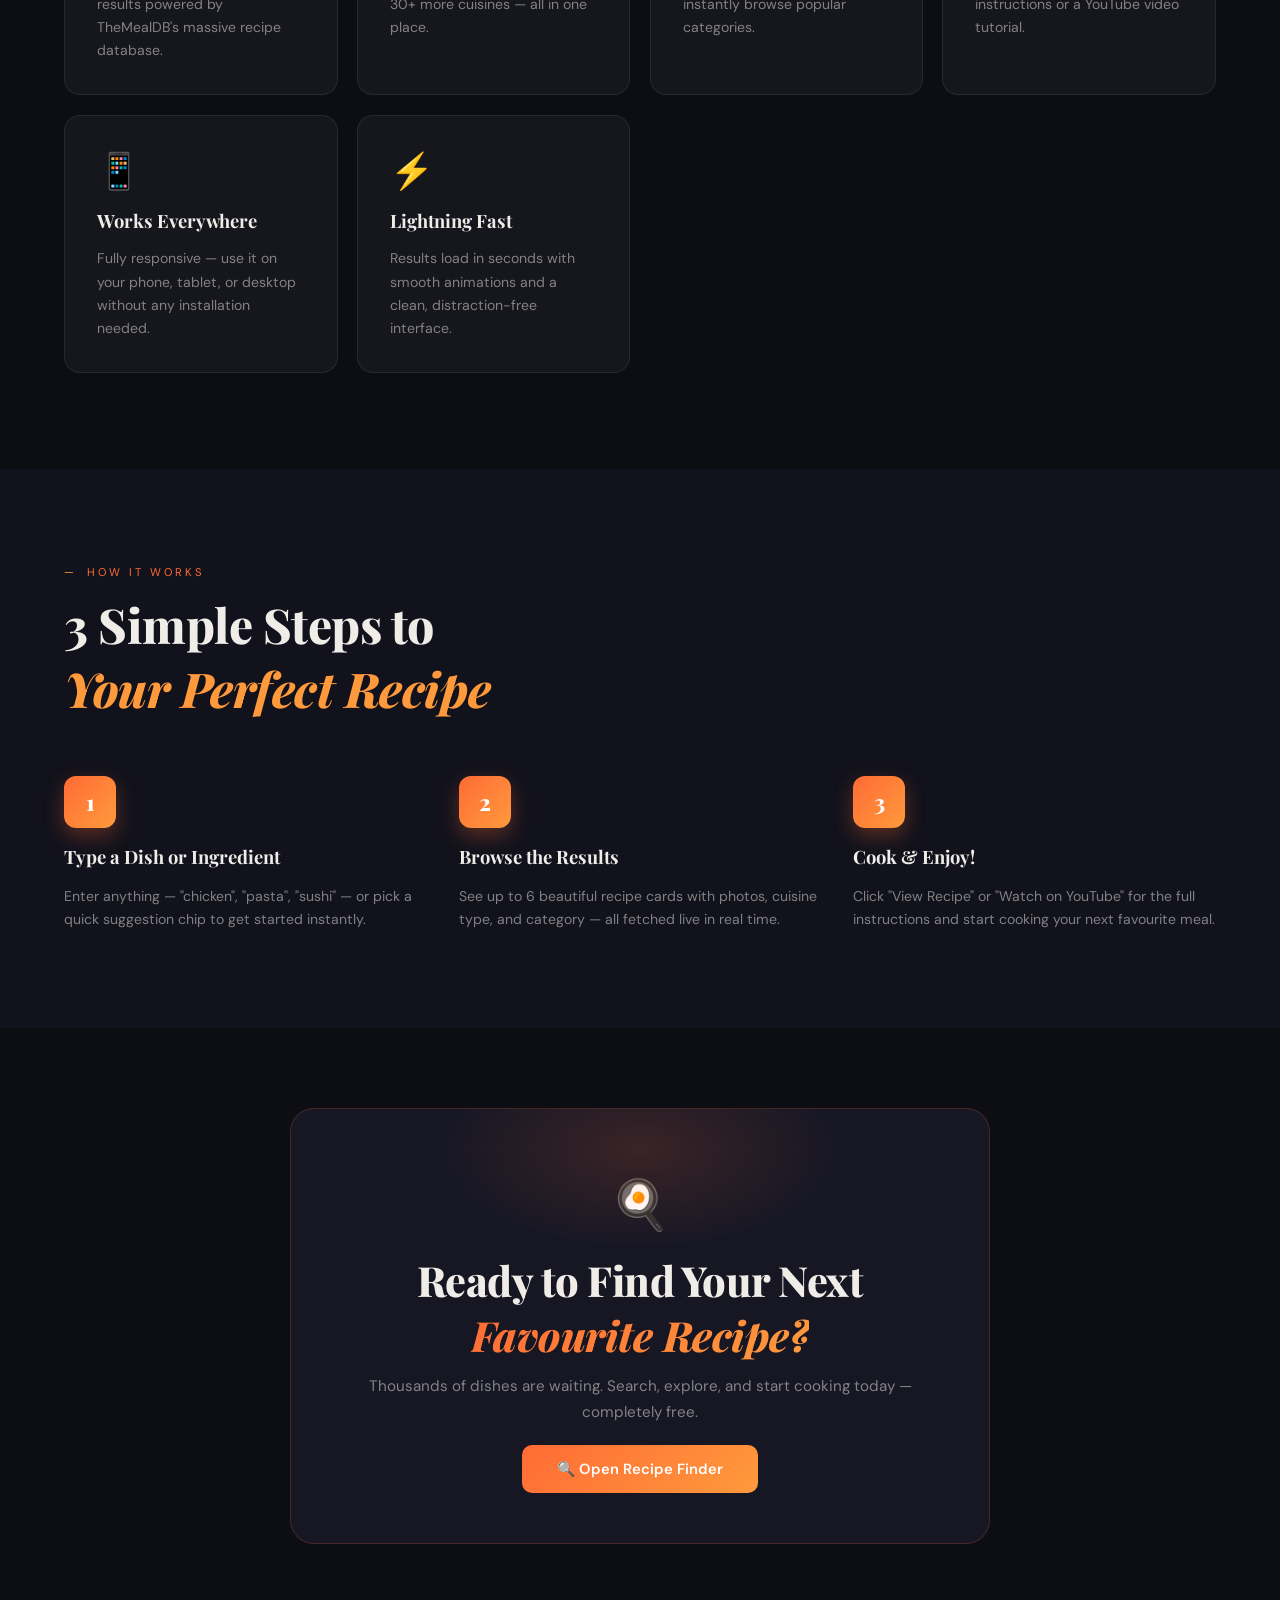
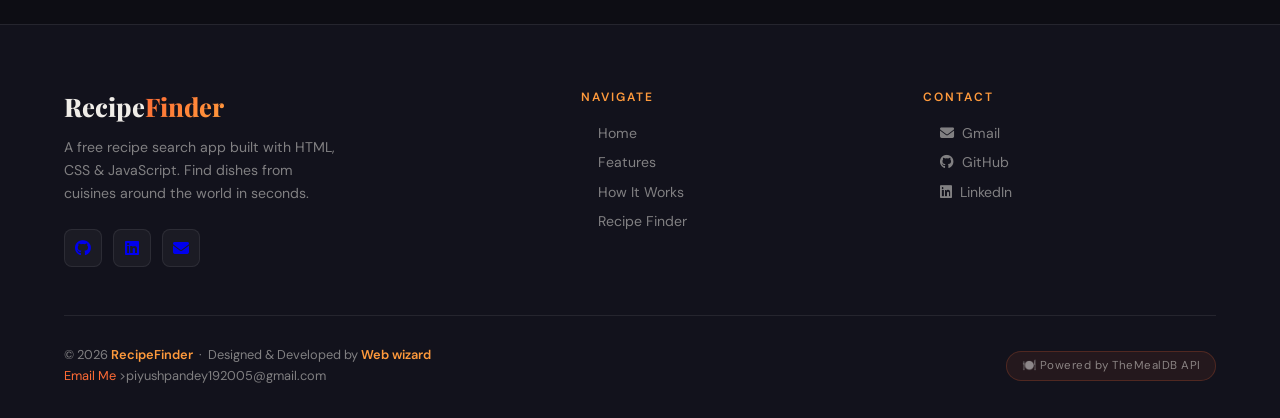
==== commit 5406b41a: "Update index.html" ====
--- a/index.html
+++ b/index.html
@@ -1006,14 +1006,15 @@
             <a href="https://mail.google.com/mail/?view=cm&fs=1&to=piyushpandey192005@gmail.com">
               <i class="fa-solid fa-envelope"></i> Gmail</a>
           </li>
-          <li>
+   <li>
   <a href="https://github.com/piyushpandey192007">
-    <i class="fa-solid fa-github"></i> GitHub</a>
+    <i class="fa-brands fa-github"></i> GitHub
+  </a>
 </li>
 
 <li>
   <a href="https://www.linkedin.com/in/piyush-pandey-22328b398">
-    <i class="fa-solid fa-linkedin"></i> LinkedIn
+    <i class="fa-brands fa-linkedin"></i> LinkedIn
   </a>
 </li>
         </ul>
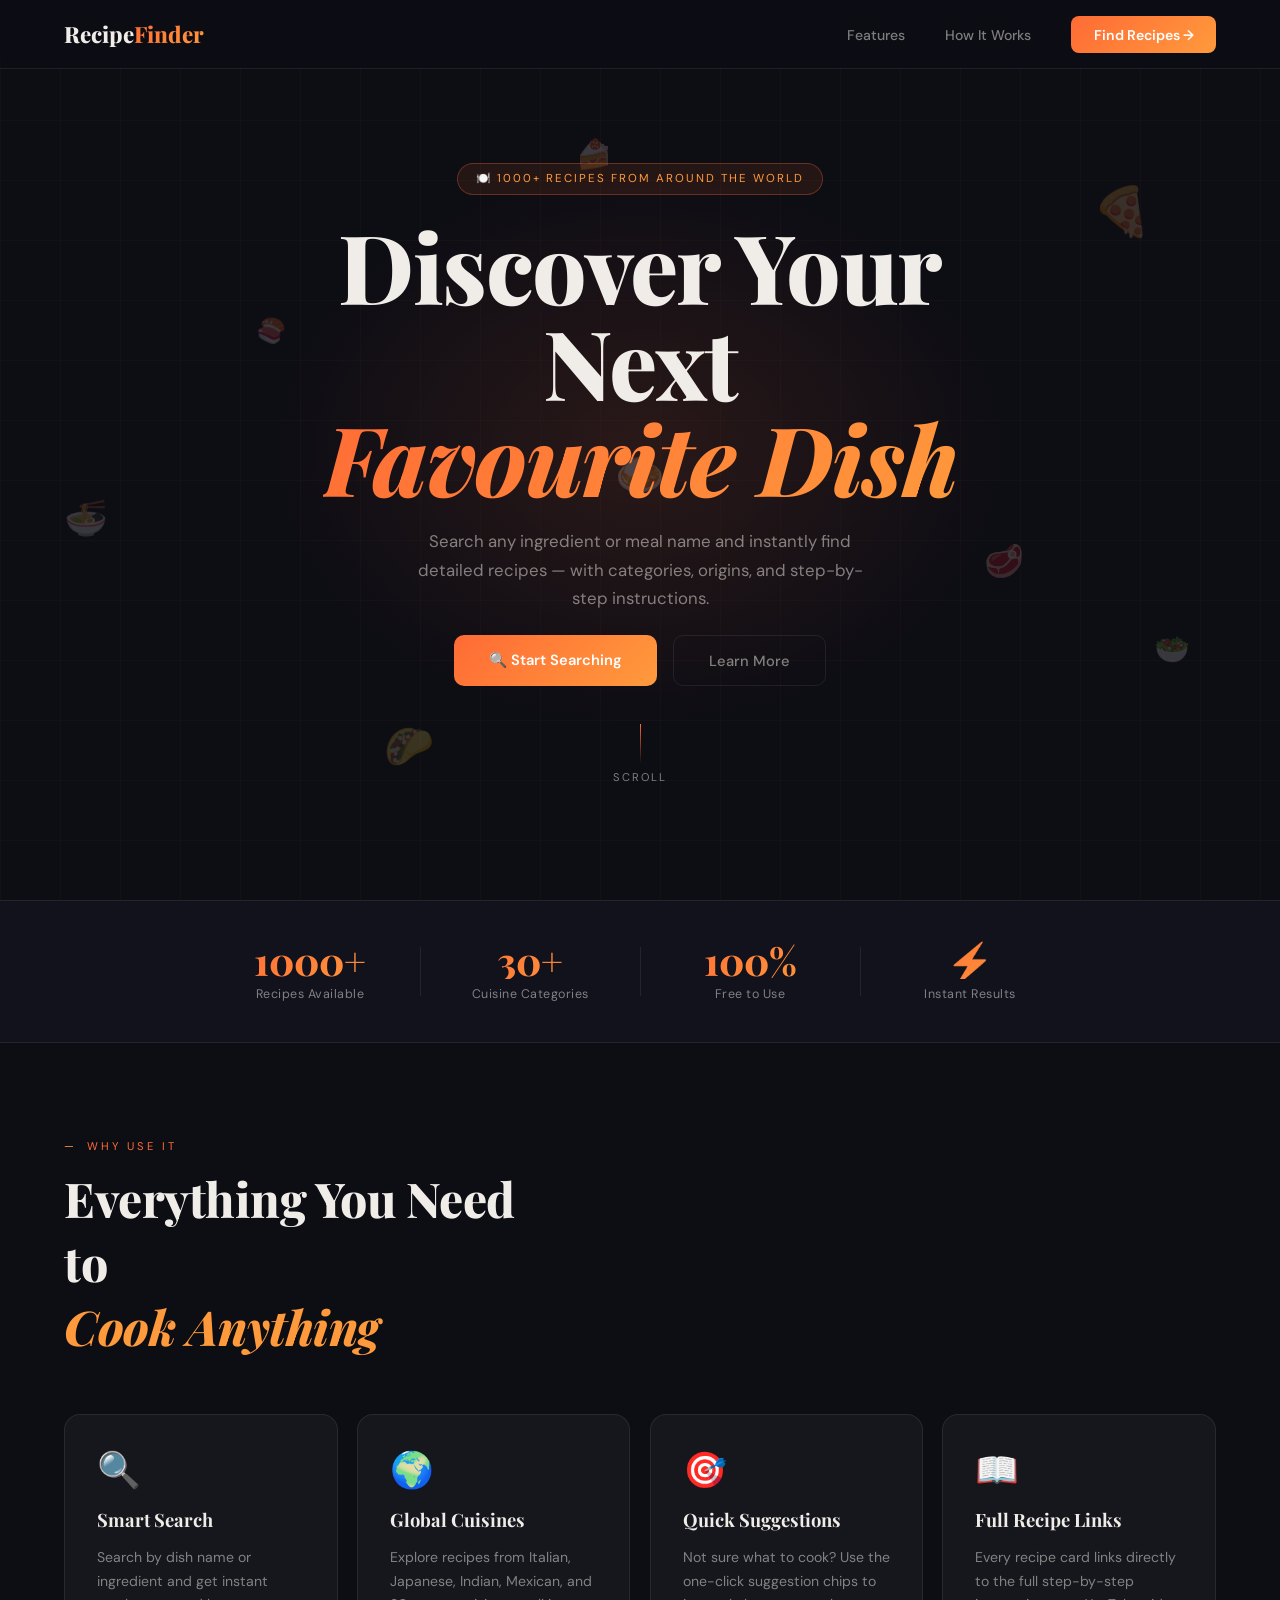
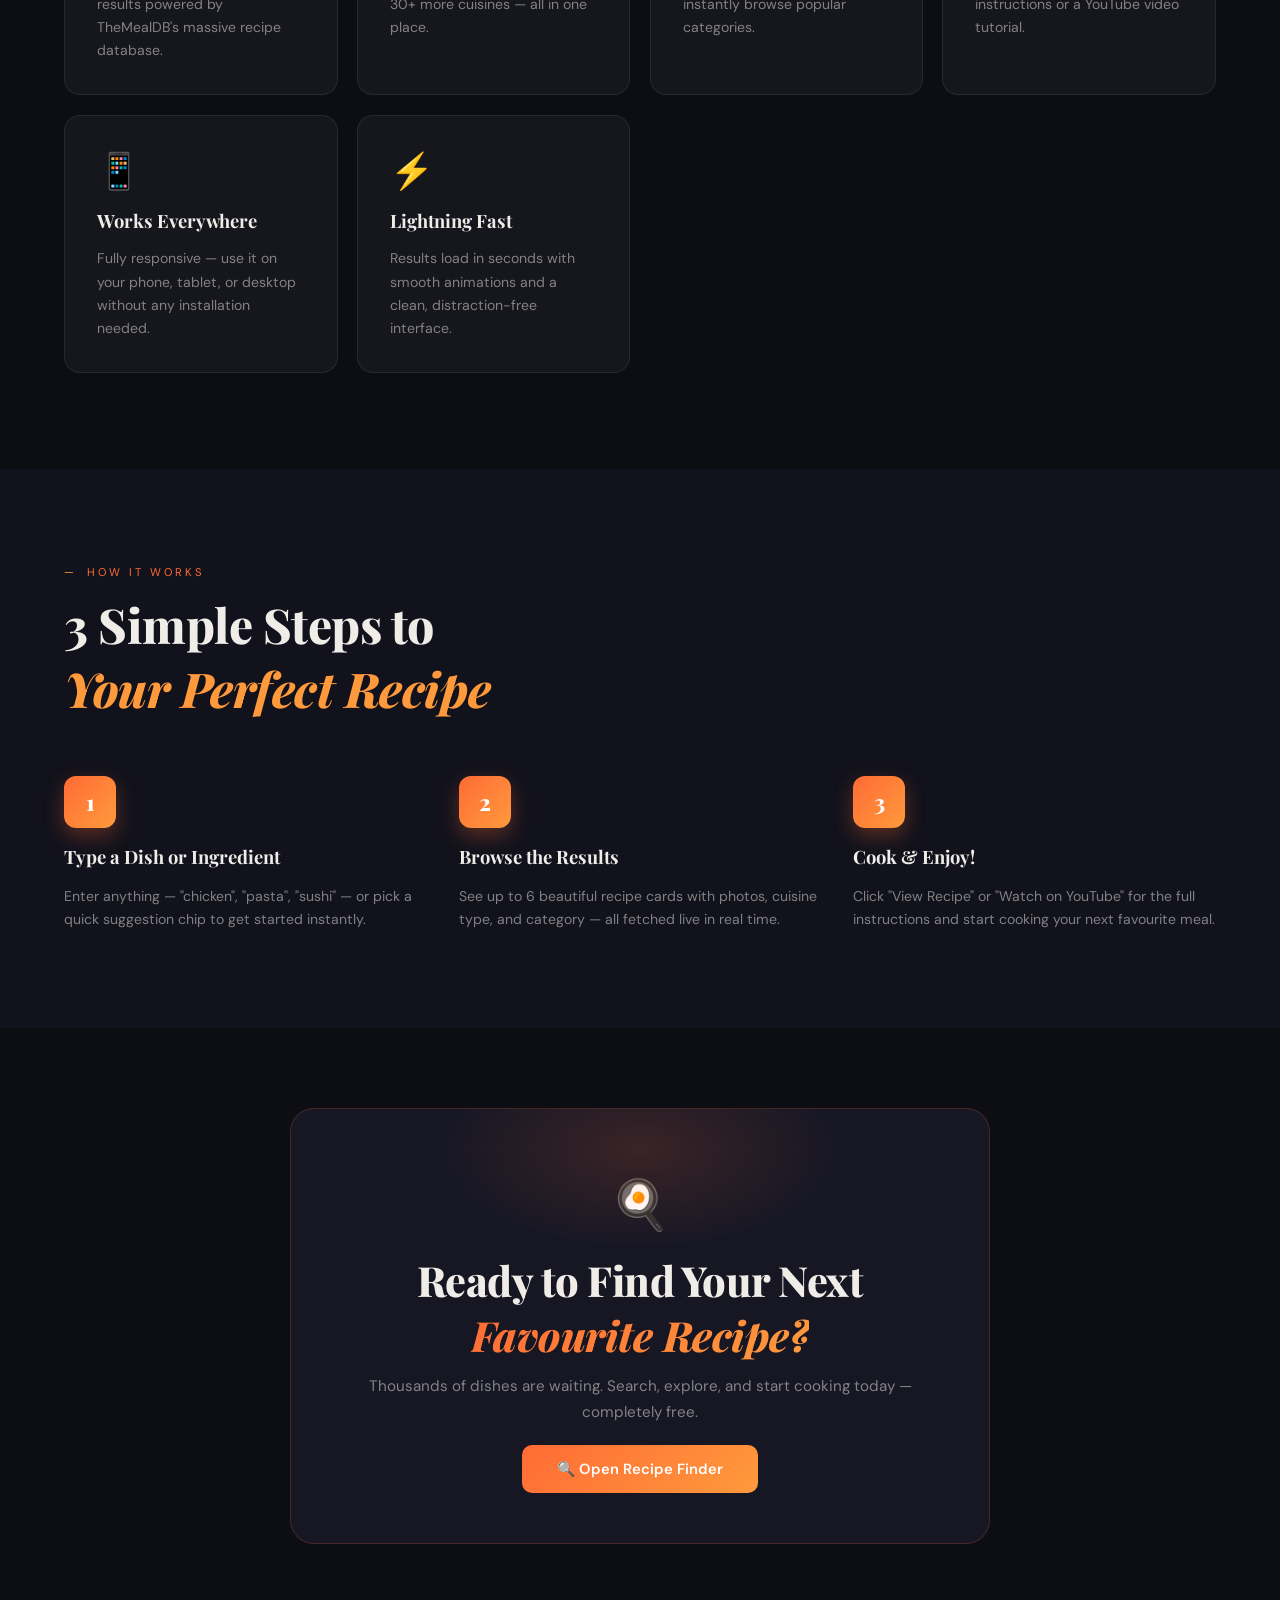
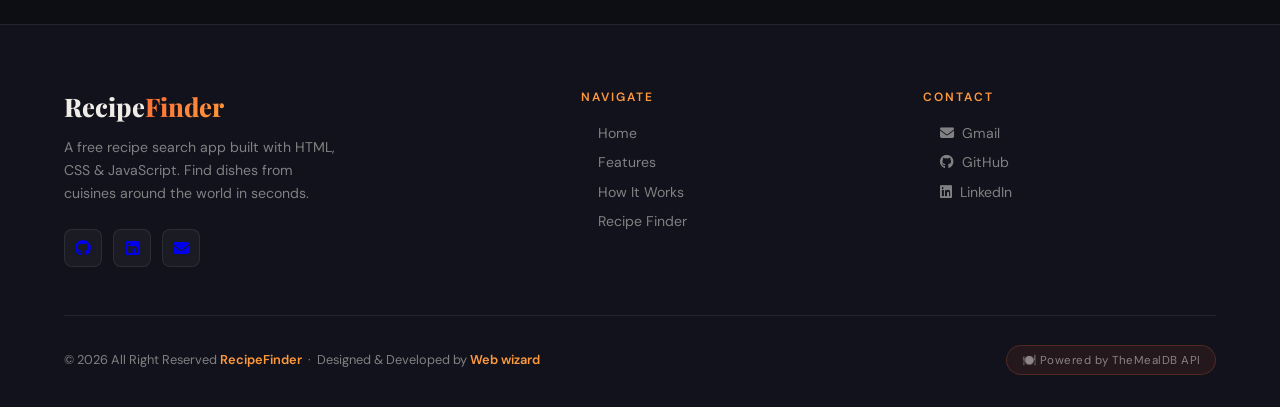
==== commit 7ce68455: "Update index.html" ====
--- a/index.html
+++ b/index.html
@@ -1026,11 +1026,8 @@
 
     <div class="footer-bottom">
       <div class="footer-copy">
-        © 2026  <span>RecipeFinder</span> &nbsp;·&nbsp;
+        © 2026 All Right Reserved <span>RecipeFinder</span> &nbsp;·&nbsp;
         Designed & Developed by <span>Web wizard</span><br>
-        <a href="https://mail.google.com/mail/?view=cm&fs=1&to=piyushpandey192005@gmail.com">
-          Email Me
-        </a>>piyushpandey192005@gmail.com</a>
       </div>
       <div class="footer-badge">
         🍽️ Powered by TheMealDB API
